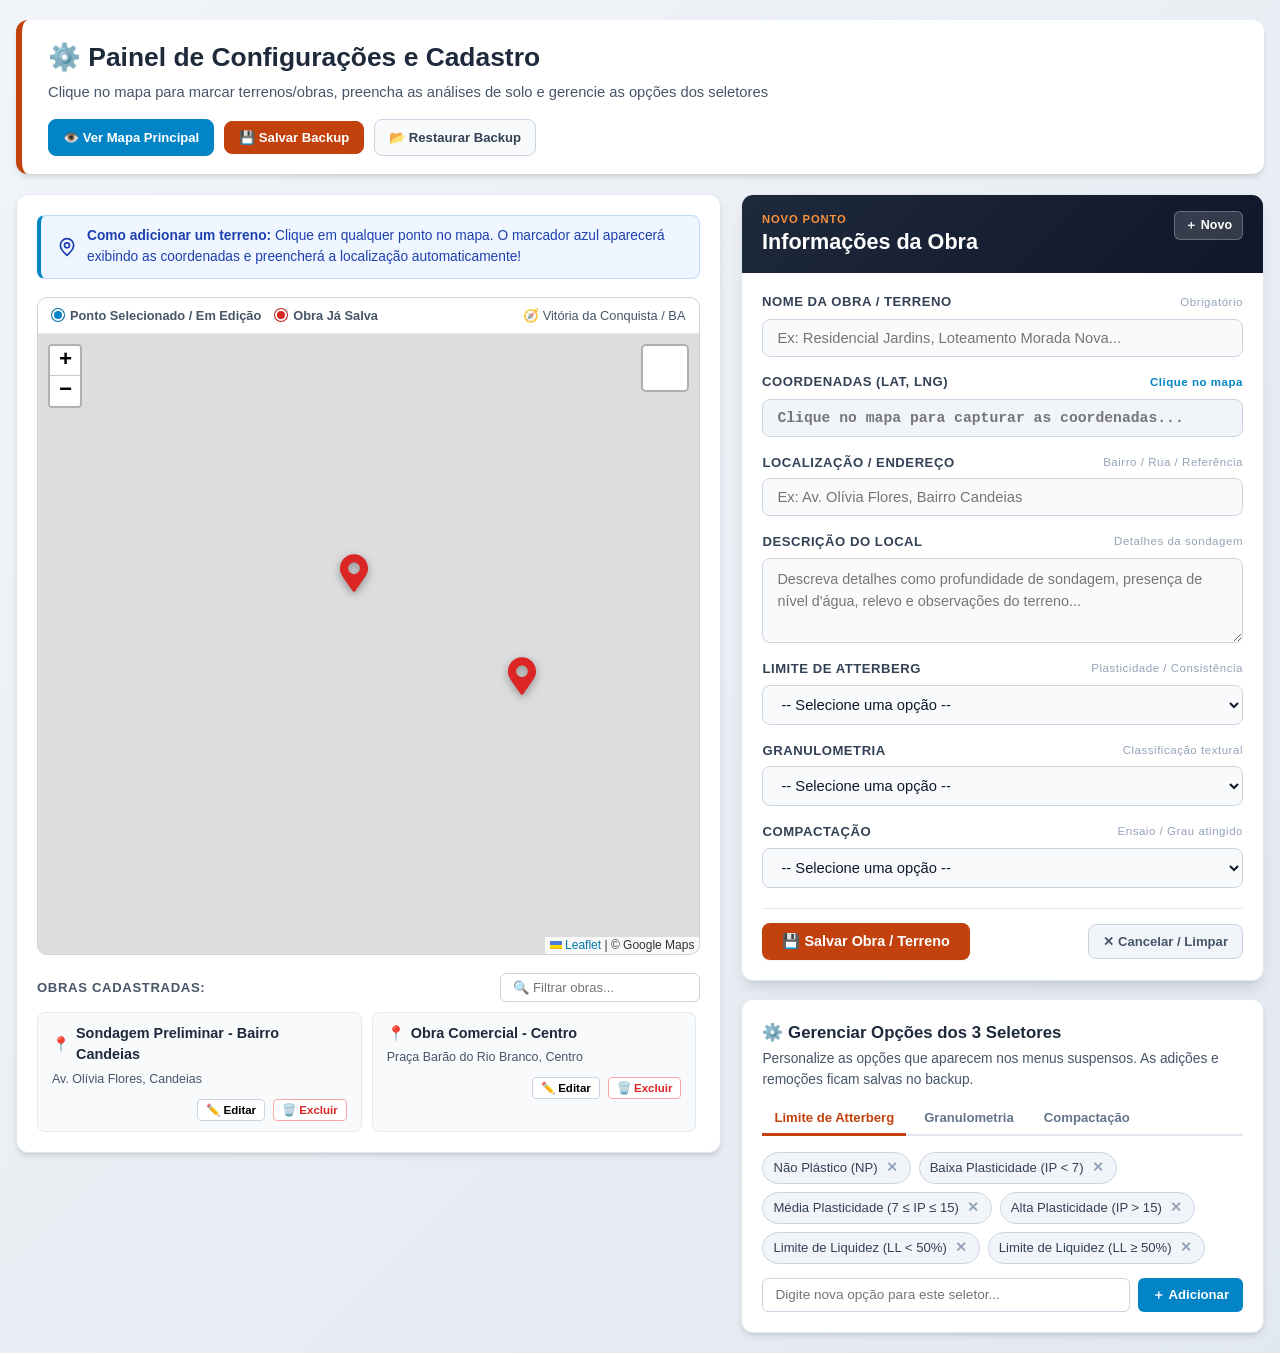
==== editor.html @ 5e39a83e "first commit" ====
<!DOCTYPE html>
<html lang="pt-BR">
<head>
  <meta charset="UTF-8">
  <meta name="viewport" content="width=device-width, initial-scale=1.0">
  <title>Painel de Configurações - Mapeamento de Obras e Solos</title>
  <!-- LEAFLET CSS -->
  <link rel="stylesheet" href="lib/leaflet.css">
  <link rel="stylesheet" href="style.css">
</head>
<body>

  <div class="container" id="inicio">

    <!-- CABEÇALHO -->
    <header class="cabecalho">
      <div class="cabecalho-info">
        <h1>
          ⚙️ Painel de Configurações e Cadastro
        </h1>
        <p>Clique no mapa para marcar terrenos/obras, preencha as análises de solo e gerencie as opções dos seletores</p>
      </div>

      <div class="cabecalho-acoes">
        <a href="index.html" class="btn-acao-topo btn-destaque-view" title="Voltar para o mapa principal de visualização">
          👁️ Ver Mapa Principal
        </a>
        <button id="btn-exportar-backup" class="btn-acao-topo btn-config-topo" title="Salvar arquivo de backup com todas as obras e seletores">
          💾 Salvar Backup
        </button>
        <label for="input-importar-backup" class="btn-acao-topo" title="Restaurar dados de um arquivo de backup">
          📂 Restaurar Backup
        </label>
        <input type="file" id="input-importar-backup" class="input-file-oculto" accept=".js,.json">
      </div>
    </header>

    <!-- CONTEÚDO PRINCIPAL (GRID 2 COLUNAS) -->
    <main class="grid-principal">

      <!-- COLUNA DA ESQUERDA: MAPA INTERATIVO PARA MARCAR PONTOS -->
      <section class="card-secao">
        <!-- BANNER DE INSTRUÇÃO -->
        <div class="banner-dica">
          <svg viewBox="0 0 24 24" fill="none" stroke="currentColor" stroke-width="2">
            <path d="M12 2a8 8 0 0 0-8 8c0 5.25 8 12 8 12s8-6.75 8-12a8 8 0 0 0-8-8z"></path>
            <circle cx="12" cy="10" r="3"></circle>
          </svg>
          <div>
            <strong>Como adicionar um terreno:</strong> Clique em qualquer ponto no mapa. O marcador azul aparecerá exibindo as coordenadas e preencherá a localização automaticamente!
          </div>
        </div>

        <div class="mapa-conteiner">
          <div class="mapa-legenda-topo">
            <div class="mapa-legenda-itens">
              <span class="legenda-item"><span class="legenda-ponto-novo"></span> Ponto Selecionado / Em Edição</span>
              <span class="legenda-item"><span class="legenda-ponto-salvo"></span> Obra Já Salva</span>
            </div>
            <span>🧭 Vitória da Conquista / BA</span>
          </div>

          <div id="mapa-editor" class="mapa-real-leaflet"></div>
        </div>

        <!-- LISTA DE OBRAS CADASTRADAS COM OPÇÃO DE EDITAR / EXCLUIR -->
        <div class="secao-lista-obras">
          <div class="lista-obras-topo">
            <span class="lista-obras-titulo">Obras Cadastradas:</span>
            <input type="text" id="input-filtro-editor" class="input-busca-obras" placeholder="🔍 Filtrar obras...">
          </div>
          <div id="container-lista-obras-editor" class="container-cards-obras">
            <!-- Gerado via JS -->
          </div>
        </div>
      </section>

      <!-- COLUNA DA DIREITA: FORMULÁRIO DA OBRA + GERENCIADOR DE SELETORES -->
      <aside class="painel-detalhes">

        <!-- CARD 1: FORMULÁRIO DE ADICIONAR / EDITAR OBRA -->
        <div class="card-detalhes">

          <header class="detalhe-cabecalho">
            <div class="obra-titulo-grupo">
              <span id="form-modo-badge" class="obra-badge-tipo">Novo Ponto</span>
              <h2 id="form-titulo" class="obra-nome">Informações da Obra</h2>
            </div>
            <button type="button" id="btn-novo-ponto" class="btn-fechar" title="Iniciar novo ponto">＋ Novo</button>
          </header>

          <div id="alerta-sucesso" class="alerta-sucesso"></div>

          <form id="form-obra" class="form-conteudo">

            <!-- 1. NOME DA OBRA -->
            <div class="campo-grupo">
              <label for="campo-nome" class="campo-label">
                <span>Nome da Obra / Terreno</span>
                <span class="dica-label">Obrigatório</span>
              </label>
              <input 
                type="text" 
                id="campo-nome" 
                class="input-texto" 
                placeholder="Ex: Residencial Jardins, Loteamento Morada Nova..." 
                required
                autocomplete="off"
              >
            </div>

            <!-- 2. COORDENADAS (CAPTURA NO MAPA) -->
            <div class="campo-grupo">
              <label for="campo-coordenadas" class="campo-label">
                <span>Coordenadas (Lat, Lng)</span>
                <span id="status-coordenadas" class="dica-label" style="color: var(--solo-azul); font-weight: 600;">Clique no mapa</span>
              </label>
              <input 
                type="text" 
                id="campo-coordenadas" 
                class="input-texto" 
                placeholder="Clique no mapa para capturar as coordenadas..." 
                readonly
                style="background: #f1f5f9; font-family: monospace; font-weight: 700;"
              >
              <!-- Campos ocultos para guardar lat e lng numericamente -->
              <input type="hidden" id="campo-lat">
              <input type="hidden" id="campo-lng">
              <input type="hidden" id="campo-id-edicao">
            </div>

            <!-- 3. LOCALIZAÇÃO -->
            <div class="campo-grupo">
              <label for="campo-localizacao" class="campo-label">
                <span>Localização / Endereço</span>
                <span class="dica-label">Bairro / Rua / Referência</span>
              </label>
              <input 
                type="text" 
                id="campo-localizacao" 
                class="input-texto" 
                placeholder="Ex: Av. Olívia Flores, Bairro Candeias" 
                autocomplete="off"
              >
            </div>

            <!-- 4. DESCRIÇÃO DO LOCAL -->
            <div class="campo-grupo">
              <label for="campo-descricao" class="campo-label">
                <span>Descrição do Local</span>
                <span class="dica-label">Detalhes da sondagem</span>
              </label>
              <textarea 
                id="campo-descricao" 
                class="textarea-customizado" 
                placeholder="Descreva detalhes como profundidade de sondagem, presença de nível d'água, relevo e observações do terreno..."
              ></textarea>
            </div>

            <!-- 5. OS 3 SELETORES GEOTÉCNICOS -->
            
            <!-- SELETOR 1: LIMITE DE ATTERBERG -->
            <div class="campo-grupo">
              <label for="seletor-atterberg" class="campo-label">
                <span>Limite de Atterberg</span>
                <span class="dica-label">Plasticidade / Consistência</span>
              </label>
              <select id="seletor-atterberg" class="select-customizado">
                <option value="">-- Selecione uma opção --</option>
              </select>
            </div>

            <!-- SELETOR 2: GRANULOMETRIA -->
            <div class="campo-grupo">
              <label for="seletor-granulometria" class="campo-label">
                <span>Granulometria</span>
                <span class="dica-label">Classificação textural</span>
              </label>
              <select id="seletor-granulometria" class="select-customizado">
                <option value="">-- Selecione uma opção --</option>
              </select>
            </div>

            <!-- SELETOR 3: COMPACTAÇÃO -->
            <div class="campo-grupo">
              <label for="seletor-compactacao" class="campo-label">
                <span>Compactação</span>
                <span class="dica-label">Ensaio / Grau atingido</span>
              </label>
              <select id="seletor-compactacao" class="select-customizado">
                <option value="">-- Selecione uma opção --</option>
              </select>
            </div>

            <!-- BOTÕES DE AÇÃO -->
            <div class="form-acoes">
              <button type="submit" id="btn-salvar-obra" class="btn-salvar">
                💾 Salvar Obra / Terreno
              </button>
              <button type="button" id="btn-limpar-formulario" class="btn-cancelar">
                ✕ Cancelar / Limpar
              </button>
            </div>

          </form>

        </div>

        <!-- CARD 2: GERENCIADOR DAS OPÇÕES DOS 3 SELETORES -->
        <div class="card-config-seletores">
          <h3 class="secao-titulo" style="font-size: 1.05rem;">
            ⚙️ Gerenciar Opções dos 3 Seletores
          </h3>
          <p class="secao-descricao" style="margin-bottom: 12px;">
            Personalize as opções que aparecem nos menus suspensos. As adições e remoções ficam salvas no backup.
          </p>

          <!-- ABAS PARA ESCOLHER QUAL SELETOR GERENCIAR -->
          <div class="config-abas-botoes">
            <button type="button" class="btn-aba-seletor ativo" data-seletor="atterberg">
              Limite de Atterberg
            </button>
            <button type="button" class="btn-aba-seletor" data-seletor="granulometria">
              Granulometria
            </button>
            <button type="button" class="btn-aba-seletor" data-seletor="compactacao">
              Compactação
            </button>
          </div>

          <!-- LISTA DE CHIPS DA ABA ATIVA -->
          <div id="container-chips-opcoes" class="lista-opcoes-chips">
            <!-- Chips gerados dinamicamente via JS com botão 'x' -->
          </div>

          <!-- FORMULÁRIO PARA ADICIONAR NOVA OPÇÃO -->
          <div class="form-adicionar-opcao">
            <input 
              type="text" 
              id="input-nova-opcao" 
              class="input-nova-opcao" 
              placeholder="Digite nova opção para este seletor..."
              autocomplete="off"
            >
            <button type="button" id="btn-adicionar-opcao" class="btn-add-opcao">
              ＋ Adicionar
            </button>
          </div>
        </div>

      </aside>

    </main>

  </div>

  <!-- SCRIPTS LEAFLET, DADOS E APLICAÇÃO -->
  <script src="lib/leaflet.js"></script>
  <script src="dados_solos.js"></script>
  <script src="app.js"></script>
</body>
</html>
---- lib/leaflet.css ----
/* required styles */

.leaflet-pane,
.leaflet-tile,
.leaflet-marker-icon,
.leaflet-marker-shadow,
.leaflet-tile-container,
.leaflet-pane > svg,
.leaflet-pane > canvas,
.leaflet-zoom-box,
.leaflet-image-layer,
.leaflet-layer {
	position: absolute;
	left: 0;
	top: 0;
	}
.leaflet-container {
	overflow: hidden;
	}
.leaflet-tile,
.leaflet-marker-icon,
.leaflet-marker-shadow {
	-webkit-user-select: none;
	   -moz-user-select: none;
	        user-select: none;
	  -webkit-user-drag: none;
	}
/* Prevents IE11 from highlighting tiles in blue */
.leaflet-tile::selection {
	background: transparent;
}
/* Safari renders non-retina tile on retina better with this, but Chrome is worse */
.leaflet-safari .leaflet-tile {
	image-rendering: -webkit-optimize-contrast;
	}
/* hack that prevents hw layers "stretching" when loading new tiles */
.leaflet-safari .leaflet-tile-container {
	width: 1600px;
	height: 1600px;
	-webkit-transform-origin: 0 0;
	}
.leaflet-marker-icon,
.leaflet-marker-shadow {
	display: block;
	}
/* .leaflet-container svg: reset svg max-width decleration shipped in Joomla! (joomla.org) 3.x */
/* .leaflet-container img: map is broken in FF if you have max-width: 100% on tiles */
.leaflet-container .leaflet-overlay-pane svg {
	max-width: none !important;
	max-height: none !important;
	}
.leaflet-container .leaflet-marker-pane img,
.leaflet-container .leaflet-shadow-pane img,
.leaflet-container .leaflet-tile-pane img,
.leaflet-container img.leaflet-image-layer,
.leaflet-container .leaflet-tile {
	max-width: none !important;
	max-height: none !important;
	width: auto;
	padding: 0;
	}

.leaflet-container img.leaflet-tile {
	/* See: https://bugs.chromium.org/p/chromium/issues/detail?id=600120 */
	mix-blend-mode: plus-lighter;
}

.leaflet-container.leaflet-touch-zoom {
	-ms-touch-action: pan-x pan-y;
	touch-action: pan-x pan-y;
	}
.leaflet-container.leaflet-touch-drag {
	-ms-touch-action: pinch-zoom;
	/* Fallback for FF which doesn't support pinch-zoom */
	touch-action: none;
	touch-action: pinch-zoom;
}
.leaflet-container.leaflet-touch-drag.leaflet-touch-zoom {
	-ms-touch-action: none;
	touch-action: none;
}
.leaflet-container {
	-webkit-tap-highlight-color: transparent;
}
.leaflet-container a {
	-webkit-tap-highlight-color: rgba(51, 181, 229, 0.4);
}
.leaflet-tile {
	filter: inherit;
	visibility: hidden;
	}
.leaflet-tile-loaded {
	visibility: inherit;
	}
.leaflet-zoom-box {
	width: 0;
	height: 0;
	-moz-box-sizing: border-box;
	     box-sizing: border-box;
	z-index: 800;
	}
/* workaround for https://bugzilla.mozilla.org/show_bug.cgi?id=888319 */
.leaflet-overlay-pane svg {
	-moz-user-select: none;
	}

.leaflet-pane         { z-index: 400; }

.leaflet-tile-pane    { z-index: 200; }
.leaflet-overlay-pane { z-index: 400; }
.leaflet-shadow-pane  { z-index: 500; }
.leaflet-marker-pane  { z-index: 600; }
.leaflet-tooltip-pane   { z-index: 650; }
.leaflet-popup-pane   { z-index: 700; }

.leaflet-map-pane canvas { z-index: 100; }
.leaflet-map-pane svg    { z-index: 200; }

.leaflet-vml-shape {
	width: 1px;
	height: 1px;
	}
.lvml {
	behavior: url(#default#VML);
	display: inline-block;
	position: absolute;
	}


/* control positioning */

.leaflet-control {
	position: relative;
	z-index: 800;
	pointer-events: visiblePainted; /* IE 9-10 doesn't have auto */
	pointer-events: auto;
	}
.leaflet-top,
.leaflet-bottom {
	position: absolute;
	z-index: 1000;
	pointer-events: none;
	}
.leaflet-top {
	top: 0;
	}
.leaflet-right {
	right: 0;
	}
.leaflet-bottom {
	bottom: 0;
	}
.leaflet-left {
	left: 0;
	}
.leaflet-control {
	float: left;
	clear: both;
	}
.leaflet-right .leaflet-control {
	float: right;
	}
.leaflet-top .leaflet-control {
	margin-top: 10px;
	}
.leaflet-bottom .leaflet-control {
	margin-bottom: 10px;
	}
.leaflet-left .leaflet-control {
	margin-left: 10px;
	}
.leaflet-right .leaflet-control {
	margin-right: 10px;
	}


/* zoom and fade animations */

.leaflet-fade-anim .leaflet-popup {
	opacity: 0;
	-webkit-transition: opacity 0.2s linear;
	   -moz-transition: opacity 0.2s linear;
	        transition: opacity 0.2s linear;
	}
.leaflet-fade-anim .leaflet-map-pane .leaflet-popup {
	opacity: 1;
	}
.leaflet-zoom-animated {
	-webkit-transform-origin: 0 0;
	    -ms-transform-origin: 0 0;
	        transform-origin: 0 0;
	}
svg.leaflet-zoom-animated {
	will-change: transform;
}

.leaflet-zoom-anim .leaflet-zoom-animated {
	-webkit-transition: -webkit-transform 0.25s cubic-bezier(0,0,0.25,1);
	   -moz-transition:    -moz-transform 0.25s cubic-bezier(0,0,0.25,1);
	        transition:         transform 0.25s cubic-bezier(0,0,0.25,1);
	}
.leaflet-zoom-anim .leaflet-tile,
.leaflet-pan-anim .leaflet-tile {
	-webkit-transition: none;
	   -moz-transition: none;
	        transition: none;
	}

.leaflet-zoom-anim .leaflet-zoom-hide {
	visibility: hidden;
	}


/* cursors */

.leaflet-interactive {
	cursor: pointer;
	}
.leaflet-grab {
	cursor: -webkit-grab;
	cursor:    -moz-grab;
	cursor:         grab;
	}
.leaflet-crosshair,
.leaflet-crosshair .leaflet-interactive {
	cursor: crosshair;
	}
.leaflet-popup-pane,
.leaflet-control {
	cursor: auto;
	}
.leaflet-dragging .leaflet-grab,
.leaflet-dragging .leaflet-grab .leaflet-interactive,
.leaflet-dragging .leaflet-marker-draggable {
	cursor: move;
	cursor: -webkit-grabbing;
	cursor:    -moz-grabbing;
	cursor:         grabbing;
	}

/* marker & overlays interactivity */
.leaflet-marker-icon,
.leaflet-marker-shadow,
.leaflet-image-layer,
.leaflet-pane > svg path,
.leaflet-tile-container {
	pointer-events: none;
	}

.leaflet-marker-icon.leaflet-interactive,
.leaflet-image-layer.leaflet-interactive,
.leaflet-pane > svg path.leaflet-interactive,
svg.leaflet-image-layer.leaflet-interactive path {
	pointer-events: visiblePainted; /* IE 9-10 doesn't have auto */
	pointer-events: auto;
	}

/* visual tweaks */

.leaflet-container {
	background: #ddd;
	outline-offset: 1px;
	}
.leaflet-container a {
	color: #0078A8;
	}
.leaflet-zoom-box {
	border: 2px dotted #38f;
	background: rgba(255,255,255,0.5);
	}


/* general typography */
.leaflet-container {
	font-family: "Helvetica Neue", Arial, Helvetica, sans-serif;
	font-size: 12px;
	font-size: 0.75rem;
	line-height: 1.5;
	}


/* general toolbar styles */

.leaflet-bar {
	box-shadow: 0 1px 5px rgba(0,0,0,0.65);
	border-radius: 4px;
	}
.leaflet-bar a {
	background-color: #fff;
	border-bottom: 1px solid #ccc;
	width: 26px;
	height: 26px;
	line-height: 26px;
	display: block;
	text-align: center;
	text-decoration: none;
	color: black;
	}
.leaflet-bar a,
.leaflet-control-layers-toggle {
	background-position: 50% 50%;
	background-repeat: no-repeat;
	display: block;
	}
.leaflet-bar a:hover,
.leaflet-bar a:focus {
	background-color: #f4f4f4;
	}
.leaflet-bar a:first-child {
	border-top-left-radius: 4px;
	border-top-right-radius: 4px;
	}
.leaflet-bar a:last-child {
	border-bottom-left-radius: 4px;
	border-bottom-right-radius: 4px;
	border-bottom: none;
	}
.leaflet-bar a.leaflet-disabled {
	cursor: default;
	background-color: #f4f4f4;
	color: #bbb;
	}

.leaflet-touch .leaflet-bar a {
	width: 30px;
	height: 30px;
	line-height: 30px;
	}
.leaflet-touch .leaflet-bar a:first-child {
	border-top-left-radius: 2px;
	border-top-right-radius: 2px;
	}
.leaflet-touch .leaflet-bar a:last-child {
	border-bottom-left-radius: 2px;
	border-bottom-right-radius: 2px;
	}

/* zoom control */

.leaflet-control-zoom-in,
.leaflet-control-zoom-out {
	font: bold 18px 'Lucida Console', Monaco, monospace;
	text-indent: 1px;
	}

.leaflet-touch .leaflet-control-zoom-in, .leaflet-touch .leaflet-control-zoom-out  {
	font-size: 22px;
	}


/* layers control */

.leaflet-control-layers {
	box-shadow: 0 1px 5px rgba(0,0,0,0.4);
	background: #fff;
	border-radius: 5px;
	}
.leaflet-control-layers-toggle {
	background-image: url(images/layers.png);
	width: 36px;
	height: 36px;
	}
.leaflet-retina .leaflet-control-layers-toggle {
	background-image: url(images/layers-2x.png);
	background-size: 26px 26px;
	}
.leaflet-touch .leaflet-control-layers-toggle {
	width: 44px;
	height: 44px;
	}
.leaflet-control-layers .leaflet-control-layers-list,
.leaflet-control-layers-expanded .leaflet-control-layers-toggle {
	display: none;
	}
.leaflet-control-layers-expanded .leaflet-control-layers-list {
	display: block;
	position: relative;
	}
.leaflet-control-layers-expanded {
	padding: 6px 10px 6px 6px;
	color: #333;
	background: #fff;
	}
.leaflet-control-layers-scrollbar {
	overflow-y: scroll;
	overflow-x: hidden;
	padding-right: 5px;
	}
.leaflet-control-layers-selector {
	margin-top: 2px;
	position: relative;
	top: 1px;
	}
.leaflet-control-layers label {
	display: block;
	font-size: 13px;
	font-size: 1.08333em;
	}
.leaflet-control-layers-separator {
	height: 0;
	border-top: 1px solid #ddd;
	margin: 5px -10px 5px -6px;
	}

/* Default icon URLs */
.leaflet-default-icon-path { /* used only in path-guessing heuristic, see L.Icon.Default */
	background-image: url(images/marker-icon.png);
	}


/* attribution and scale controls */

.leaflet-container .leaflet-control-attribution {
	background: #fff;
	background: rgba(255, 255, 255, 0.8);
	margin: 0;
	}
.leaflet-control-attribution,
.leaflet-control-scale-line {
	padding: 0 5px;
	color: #333;
	line-height: 1.4;
	}
.leaflet-control-attribution a {
	text-decoration: none;
	}
.leaflet-control-attribution a:hover,
.leaflet-control-attribution a:focus {
	text-decoration: underline;
	}
.leaflet-attribution-flag {
	display: inline !important;
	vertical-align: baseline !important;
	width: 1em;
	height: 0.6669em;
	}
.leaflet-left .leaflet-control-scale {
	margin-left: 5px;
	}
.leaflet-bottom .leaflet-control-scale {
	margin-bottom: 5px;
	}
.leaflet-control-scale-line {
	border: 2px solid #777;
	border-top: none;
	line-height: 1.1;
	padding: 2px 5px 1px;
	white-space: nowrap;
	-moz-box-sizing: border-box;
	     box-sizing: border-box;
	background: rgba(255, 255, 255, 0.8);
	text-shadow: 1px 1px #fff;
	}
.leaflet-control-scale-line:not(:first-child) {
	border-top: 2px solid #777;
	border-bottom: none;
	margin-top: -2px;
	}
.leaflet-control-scale-line:not(:first-child):not(:last-child) {
	border-bottom: 2px solid #777;
	}

.leaflet-touch .leaflet-control-attribution,
.leaflet-touch .leaflet-control-layers,
.leaflet-touch .leaflet-bar {
	box-shadow: none;
	}
.leaflet-touch .leaflet-control-layers,
.leaflet-touch .leaflet-bar {
	border: 2px solid rgba(0,0,0,0.2);
	background-clip: padding-box;
	}


/* popup */

.leaflet-popup {
	position: absolute;
	text-align: center;
	margin-bottom: 20px;
	}
.leaflet-popup-content-wrapper {
	padding: 1px;
	text-align: left;
	border-radius: 12px;
	}
.leaflet-popup-content {
	margin: 13px 24px 13px 20px;
	line-height: 1.3;
	font-size: 13px;
	font-size: 1.08333em;
	min-height: 1px;
	}
.leaflet-popup-content p {
	margin: 17px 0;
	margin: 1.3em 0;
	}
.leaflet-popup-tip-container {
	width: 40px;
	height: 20px;
	position: absolute;
	left: 50%;
	margin-top: -1px;
	margin-left: -20px;
	overflow: hidden;
	pointer-events: none;
	}
.leaflet-popup-tip {
	width: 17px;
	height: 17px;
	padding: 1px;

	margin: -10px auto 0;
	pointer-events: auto;

	-webkit-transform: rotate(45deg);
	   -moz-transform: rotate(45deg);
	    -ms-transform: rotate(45deg);
	        transform: rotate(45deg);
	}
.leaflet-popup-content-wrapper,
.leaflet-popup-tip {
	background: white;
	color: #333;
	box-shadow: 0 3px 14px rgba(0,0,0,0.4);
	}
.leaflet-container a.leaflet-popup-close-button {
	position: absolute;
	top: 0;
	right: 0;
	border: none;
	text-align: center;
	width: 24px;
	height: 24px;
	font: 16px/24px Tahoma, Verdana, sans-serif;
	color: #757575;
	text-decoration: none;
	background: transparent;
	}
.leaflet-container a.leaflet-popup-close-button:hover,
.leaflet-container a.leaflet-popup-close-button:focus {
	color: #585858;
	}
.leaflet-popup-scrolled {
	overflow: auto;
	}

.leaflet-oldie .leaflet-popup-content-wrapper {
	-ms-zoom: 1;
	}
.leaflet-oldie .leaflet-popup-tip {
	width: 24px;
	margin: 0 auto;

	-ms-filter: "progid:DXImageTransform.Microsoft.Matrix(M11=0.70710678, M12=0.70710678, M21=-0.70710678, M22=0.70710678)";
	filter: progid:DXImageTransform.Microsoft.Matrix(M11=0.70710678, M12=0.70710678, M21=-0.70710678, M22=0.70710678);
	}

.leaflet-oldie .leaflet-control-zoom,
.leaflet-oldie .leaflet-control-layers,
.leaflet-oldie .leaflet-popup-content-wrapper,
.leaflet-oldie .leaflet-popup-tip {
	border: 1px solid #999;
	}


/* div icon */

.leaflet-div-icon {
	background: #fff;
	border: 1px solid #666;
	}


/* Tooltip */
/* Base styles for the element that has a tooltip */
.leaflet-tooltip {
	position: absolute;
	padding: 6px;
	background-color: #fff;
	border: 1px solid #fff;
	border-radius: 3px;
	color: #222;
	white-space: nowrap;
	-webkit-user-select: none;
	-moz-user-select: none;
	-ms-user-select: none;
	user-select: none;
	pointer-events: none;
	box-shadow: 0 1px 3px rgba(0,0,0,0.4);
	}
.leaflet-tooltip.leaflet-interactive {
	cursor: pointer;
	pointer-events: auto;
	}
.leaflet-tooltip-top:before,
.leaflet-tooltip-bottom:before,
.leaflet-tooltip-left:before,
.leaflet-tooltip-right:before {
	position: absolute;
	pointer-events: none;
	border: 6px solid transparent;
	background: transparent;
	content: "";
	}

/* Directions */

.leaflet-tooltip-bottom {
	margin-top: 6px;
}
.leaflet-tooltip-top {
	margin-top: -6px;
}
.leaflet-tooltip-bottom:before,
.leaflet-tooltip-top:before {
	left: 50%;
	margin-left: -6px;
	}
.leaflet-tooltip-top:before {
	bottom: 0;
	margin-bottom: -12px;
	border-top-color: #fff;
	}
.leaflet-tooltip-bottom:before {
	top: 0;
	margin-top: -12px;
	margin-left: -6px;
	border-bottom-color: #fff;
	}
.leaflet-tooltip-left {
	margin-left: -6px;
}
.leaflet-tooltip-right {
	margin-left: 6px;
}
.leaflet-tooltip-left:before,
.leaflet-tooltip-right:before {
	top: 50%;
	margin-top: -6px;
	}
.leaflet-tooltip-left:before {
	right: 0;
	margin-right: -12px;
	border-left-color: #fff;
	}
.leaflet-tooltip-right:before {
	left: 0;
	margin-left: -12px;
	border-right-color: #fff;
	}

/* Printing */

@media print {
	/* Prevent printers from removing background-images of controls. */
	.leaflet-control {
		-webkit-print-color-adjust: exact;
		print-color-adjust: exact;
		}
	}
---- style.css ----
/* ==========================================================================
   SISTEMA DE MAPEAMENTO DE SOLOS E OBRAS - VITÓRIA DA CONQUISTA (BA)
   Estilo Moderno no padrão Google Maps + Geotecnia
   ========================================================================== */

/* --- VARIÁVEIS DE CORES E TEMA --- */
:root {
  --cor-fundo: #0f172a;
  --cor-fundo-secundario: #1e293b;
  --cor-card: #ffffff;
  --cor-card-bg: #f8fafc;
  --cor-borda: #cbd5e1;
  --cor-borda-suave: #e2e8f0;
  --cor-texto-principal: #0f172a;
  --cor-texto-secundario: #475569;
  --cor-texto-mutado: #94a3b8;
  
  /* Cores temáticas pedológicas / engenharia */
  --solo-terracota: #c2410c;
  --solo-terracota-escuro: #9a3412;
  --solo-terracota-claro: #ffedd5;
  --solo-verde: #15803d;
  --solo-verde-claro: #dcfce7;
  --solo-azul: #0284c7;
  --solo-azul-claro: #e0f2fe;
  --solo-destaque: #ea580c;
  --solo-amarelo: #eab308;
  
  --sombra-sm: 0 1px 2px 0 rgb(0 0 0 / 0.05);
  --sombra-md: 0 4px 6px -1px rgb(0 0 0 / 0.1), 0 2px 4px -2px rgb(0 0 0 / 0.1);
  --sombra-lg: 0 10px 15px -3px rgb(0 0 0 / 0.1), 0 4px 6px -4px rgb(0 0 0 / 0.1);
  --sombra-xl: 0 20px 25px -5px rgb(0 0 0 / 0.1), 0 8px 10px -6px rgb(0 0 0 / 0.1);
  
  --raio-borda: 12px;
  --transicao: all 0.2s cubic-bezier(0.4, 0, 0.2, 1);
}

/* --- RESET E BASE --- */
*, *::before, *::after {
  box-sizing: border-box;
  margin: 0;
  padding: 0;
}

body {
  font-family: -apple-system, BlinkMacSystemFont, "Segoe UI", Roboto, "Helvetica Neue", Arial, sans-serif;
  background: linear-gradient(135deg, #f1f5f9 0%, #e2e8f0 100%);
  color: var(--cor-texto-principal);
  line-height: 1.5;
  min-height: 100vh;
  padding: 20px 16px;
}

.container {
  max-width: 1480px;
  margin: 0 auto;
}

/* --- CABEÇALHO --- */
.cabecalho {
  background: white;
  border-radius: var(--raio-borda);
  padding: 18px 26px;
  box-shadow: var(--sombra-md);
  margin-bottom: 20px;
  border-left: 6px solid var(--solo-terracota);
  display: flex;
  justify-content: space-between;
  align-items: center;
  flex-wrap: wrap;
  gap: 16px;
}

.cabecalho-info h1 {
  font-size: 1.65rem;
  font-weight: 800;
  color: #1e293b;
  display: flex;
  align-items: center;
  gap: 10px;
}

.cabecalho-info p {
  color: var(--cor-texto-secundario);
  font-size: 0.92rem;
  margin-top: 3px;
}

.cabecalho-acoes {
  display: flex;
  align-items: center;
  gap: 10px;
  flex-wrap: wrap;
}

.badge-contador {
  display: inline-flex;
  align-items: center;
  gap: 6px;
  padding: 8px 14px;
  background: #fef3c7;
  color: #92400e;
  border: 1px solid #fde68a;
  border-radius: 9999px;
  font-size: 0.8rem;
  font-weight: 700;
}

.btn-acao-topo {
  display: inline-flex;
  align-items: center;
  gap: 6px;
  padding: 8px 14px;
  border-radius: 8px;
  font-size: 0.82rem;
  font-weight: 600;
  cursor: pointer;
  border: 1px solid var(--cor-borda);
  background: #f8fafc;
  color: #334155;
  text-decoration: none;
  transition: var(--transicao);
}

.btn-acao-topo:hover {
  background: #e2e8f0;
  color: #0f172a;
}

.btn-destaque-view {
  background: #0284c7;
  color: white;
  border-color: #0284c7;
}

.btn-destaque-view:hover {
  background: #0369a1;
  color: white;
}

.btn-config-topo {
  background: var(--solo-terracota);
  color: white;
  border-color: var(--solo-terracota);
  font-weight: 700;
}

.btn-config-topo:hover {
  background: var(--solo-terracota-escuro);
  color: white;
  transform: translateY(-1px);
}

.input-file-oculto {
  display: none;
}

/* --- BANNER DE DICA / GUIA --- */
.banner-dica {
  background: #eff6ff;
  border: 1px solid #bfdbfe;
  border-left: 4px solid var(--solo-azul);
  padding: 10px 16px;
  border-radius: 8px;
  margin-bottom: 18px;
  font-size: 0.86rem;
  color: #1e40af;
  display: flex;
  align-items: center;
  gap: 10px;
}

.banner-dica svg {
  flex-shrink: 0;
  width: 20px;
  height: 20px;
}

/* --- ESTRUTURA PRINCIPAL (GRID 2 COLUNAS) --- */
.grid-principal {
  display: grid;
  grid-template-columns: 1.35fr 1fr;
  gap: 20px;
  align-items: start;
}

@media (max-width: 1024px) {
  .grid-principal {
    grid-template-columns: 1fr;
  }
}

/* --- CARTÕES GERAIS --- */
.card-secao {
  background: var(--cor-card);
  border-radius: var(--raio-borda);
  padding: 20px;
  box-shadow: var(--sombra-md);
  border: 1px solid var(--cor-borda-suave);
}

.secao-titulo {
  font-size: 1.2rem;
  font-weight: 700;
  color: #1e293b;
  margin-bottom: 4px;
  display: flex;
  align-items: center;
  gap: 8px;
}

.secao-descricao {
  font-size: 0.86rem;
  color: var(--cor-texto-secundario);
  margin-bottom: 14px;
}

/* --- MAPA NO PADRÃO GOOGLE MAPS --- */
.mapa-conteiner {
  position: relative;
  background: #e5e7eb;
  border: 1px solid #cbd5e1;
  border-radius: 10px;
  overflow: hidden;
}

.mapa-legenda-topo {
  display: flex;
  justify-content: space-between;
  align-items: center;
  padding: 8px 14px;
  background: white;
  border-bottom: 1px solid #e2e8f0;
  font-size: 0.8rem;
  color: var(--cor-texto-secundario);
}

.mapa-legenda-itens {
  display: flex;
  gap: 14px;
  align-items: center;
  flex-wrap: wrap;
}

.legenda-item {
  display: inline-flex;
  align-items: center;
  gap: 6px;
  font-weight: 600;
}

.legenda-ponto-salvo {
  width: 12px;
  height: 12px;
  background: #dc2626;
  border-radius: 50%;
  border: 2px solid white;
  box-shadow: 0 0 0 1px #b91c1c;
}

.legenda-ponto-novo {
  width: 12px;
  height: 12px;
  background: #0284c7;
  border-radius: 50%;
  border: 2px solid white;
  box-shadow: 0 0 0 1px #0369a1;
}

.mapa-real-leaflet {
  width: 100%;
  height: 620px;
  z-index: 1;
}

/* --- MARCADORES CUSTOMIZADOS NO MAPA (LEAFLET DIVICON) --- */
.custom-pin {
  display: flex;
  align-items: center;
  justify-content: center;
}

.pin-corpo {
  width: 28px;
  height: 38px;
  position: relative;
  cursor: pointer;
  filter: drop-shadow(0 3px 4px rgba(0,0,0,0.35));
  transition: transform 0.2s cubic-bezier(0.34, 1.56, 0.64, 1);
}

.pin-corpo:hover {
  transform: scale(1.15) translateY(-4px);
}

.pin-corpo svg {
  width: 100%;
  height: 100%;
}

.pin-salvo path {
  fill: #dc2626;
}

.pin-selecionado path {
  fill: #ea580c;
  filter: drop-shadow(0 0 6px rgba(234, 88, 12, 0.8));
}

.pin-novo path {
  fill: #0284c7;
  filter: drop-shadow(0 0 6px rgba(2, 132, 199, 0.8));
  animation: pulse-pin 1.6s infinite ease-in-out;
}

@keyframes pulse-pin {
  0% { transform: scale(1); }
  50% { transform: scale(1.18); }
  100% { transform: scale(1); }
}

/* Tooltip do Marcador */
.leaflet-tooltip.tooltip-obra {
  background: #ffffff;
  color: #0f172a;
  border: 1px solid #cbd5e1;
  border-radius: 8px;
  box-shadow: var(--sombra-md);
  padding: 6px 12px;
  font-size: 0.85rem;
  font-family: inherit;
  font-weight: 600;
}

/* --- LISTA DE OBRAS CADASTRADAS --- */
.secao-lista-obras {
  margin-top: 18px;
}

.lista-obras-topo {
  display: flex;
  justify-content: space-between;
  align-items: center;
  margin-bottom: 10px;
}

.lista-obras-titulo {
  font-size: 0.82rem;
  font-weight: 700;
  text-transform: uppercase;
  letter-spacing: 0.05em;
  color: var(--cor-texto-secundario);
}

.input-busca-obras {
  padding: 6px 12px;
  border: 1px solid var(--cor-borda);
  border-radius: 6px;
  font-size: 0.82rem;
  width: 200px;
}

.container-cards-obras {
  display: grid;
  grid-template-columns: repeat(auto-fill, minmax(260px, 1fr));
  gap: 10px;
  max-height: 280px;
  overflow-y: auto;
  padding-right: 4px;
}

.card-obra-item {
  background: #f8fafc;
  border: 1px solid var(--cor-borda-suave);
  border-radius: 8px;
  padding: 10px 14px;
  cursor: pointer;
  transition: var(--transicao);
  display: flex;
  flex-direction: column;
  gap: 4px;
  position: relative;
}

.card-obra-item:hover {
  background: #ffffff;
  border-color: var(--solo-terracota);
  box-shadow: var(--sombra-sm);
  transform: translateY(-1px);
}

.card-obra-item.ativo {
  background: #fff7ed;
  border-color: var(--solo-terracota);
  box-shadow: 0 0 0 2px rgba(194, 65, 12, 0.2);
}

.obra-item-nome {
  font-size: 0.9rem;
  font-weight: 700;
  color: #1e293b;
  display: flex;
  align-items: center;
  gap: 6px;
}

.obra-item-local {
  font-size: 0.78rem;
  color: var(--cor-texto-secundario);
  white-space: nowrap;
  overflow: hidden;
  text-overflow: ellipsis;
}

.obra-item-acoes {
  display: flex;
  gap: 8px;
  margin-top: 6px;
  justify-content: flex-end;
}

.btn-mini-acao {
  padding: 3px 8px;
  border-radius: 4px;
  font-size: 0.72rem;
  font-weight: 600;
  border: 1px solid #cbd5e1;
  background: white;
  cursor: pointer;
  transition: var(--transicao);
}

.btn-mini-acao:hover {
  background: #e2e8f0;
}

.btn-mini-excluir {
  color: #dc2626;
  border-color: #fca5a5;
}

.btn-mini-excluir:hover {
  background: #fee2e2;
}

/* --- PAINEL LATERAL DIREITO --- */
.painel-detalhes {
  position: sticky;
  top: 20px;
  display: flex;
  flex-direction: column;
  gap: 18px;
}

/* ESTADO VAZIO */
.estado-vazio {
  display: block;
  text-align: center;
  padding: 50px 24px;
  background: white;
  border-radius: var(--raio-borda);
  border: 2px dashed #cbd5e1;
}

.estado-vazio-icone {
  width: 60px;
  height: 60px;
  margin: 0 auto 14px;
  color: #94a3b8;
  display: flex;
  align-items: center;
  justify-content: center;
  background: #f8fafc;
  border-radius: 50%;
}

.estado-vazio h3 {
  font-size: 1.15rem;
  color: #334155;
  margin-bottom: 6px;
}

.estado-vazio p {
  color: #64748b;
  font-size: 0.88rem;
  max-width: 320px;
  margin: 0 auto;
}

/* CARD DE VISUALIZAÇÃO (INDEX.HTML) */
.card-detalhes {
  background: white;
  border-radius: var(--raio-borda);
  box-shadow: var(--sombra-lg);
  border: 1px solid var(--cor-borda-suave);
  overflow: hidden;
  animation: surgimento 0.25s cubic-bezier(0.16, 1, 0.3, 1) forwards;
}

@keyframes surgimento {
  from { opacity: 0; transform: translateY(8px); }
  to { opacity: 1; transform: translateY(0); }
}

.detalhe-cabecalho {
  background: linear-gradient(135deg, #1e293b 0%, #0f172a 100%);
  color: white;
  padding: 16px 20px;
  display: flex;
  justify-content: space-between;
  align-items: flex-start;
  gap: 12px;
}

.obra-titulo-grupo {
  display: flex;
  flex-direction: column;
  gap: 2px;
}

.obra-badge-tipo {
  font-size: 0.7rem;
  text-transform: uppercase;
  letter-spacing: 0.08em;
  color: #fb923c;
  font-weight: 700;
}

.obra-nome {
  font-size: 1.35rem;
  font-weight: 800;
  line-height: 1.25;
}

.btn-fechar {
  background: rgba(255, 255, 255, 0.15);
  color: white;
  border: 1px solid rgba(255, 255, 255, 0.25);
  padding: 5px 10px;
  border-radius: 6px;
  font-size: 0.78rem;
  font-weight: 600;
  cursor: pointer;
  transition: var(--transicao);
}

.btn-fechar:hover {
  background: rgba(239, 68, 68, 0.85);
  border-color: #ef4444;
}

.view-conteudo {
  padding: 20px;
  display: flex;
  flex-direction: column;
  gap: 18px;
}

/* BLOCO DE COORDENADAS E LOCALIZAÇÃO */
.box-info-geografica {
  background: #f8fafc;
  border: 1px solid var(--cor-borda-suave);
  border-radius: 8px;
  padding: 12px 14px;
  display: flex;
  flex-direction: column;
  gap: 8px;
}

.info-linha {
  display: flex;
  justify-content: space-between;
  align-items: center;
  font-size: 0.84rem;
}

.info-rotulo-suave {
  color: #64748b;
  font-weight: 600;
  display: flex;
  align-items: center;
  gap: 5px;
}

.info-valor-destaque {
  font-family: monospace;
  font-weight: 700;
  color: #0f172a;
  background: #e2e8f0;
  padding: 2px 8px;
  border-radius: 4px;
  font-size: 0.82rem;
}

.link-google-maps {
  color: var(--solo-azul);
  font-weight: 600;
  font-size: 0.8rem;
  text-decoration: none;
  display: inline-flex;
  align-items: center;
  gap: 4px;
  transition: var(--transicao);
}

.link-google-maps:hover {
  text-decoration: underline;
  color: #0369a1;
}

/* DESCRIÇÃO */
.view-secao {
  display: flex;
  flex-direction: column;
  gap: 6px;
}

.view-rotulo {
  display: inline-flex;
  align-items: center;
  gap: 6px;
  font-size: 0.8rem;
  font-weight: 700;
  text-transform: uppercase;
  letter-spacing: 0.05em;
  color: #475569;
}

.view-rotulo svg {
  width: 15px;
  height: 15px;
  color: var(--solo-terracota);
}

.view-texto-descricao {
  background: #f8fafc;
  border: 1px solid var(--cor-borda-suave);
  padding: 12px 14px;
  border-radius: 8px;
  color: #334155;
  font-size: 0.9rem;
  line-height: 1.55;
  white-space: pre-line;
}

/* OS 3 SELETORES GEOTÉCNICOS EM DESTAQUE */
.grid-seletores-resultado {
  display: grid;
  grid-template-columns: 1fr;
  gap: 12px;
}

.seletor-card-resultado {
  background: #f8fafc;
  border: 1px solid var(--cor-borda-suave);
  border-left: 4px solid var(--solo-terracota);
  padding: 12px 14px;
  border-radius: 8px;
  display: flex;
  flex-direction: column;
  gap: 4px;
}

.seletor-card-resultado.tipo-granulometria {
  border-left-color: var(--solo-azul);
}

.seletor-card-resultado.tipo-compactacao {
  border-left-color: var(--solo-verde);
}

.seletor-titulo-mini {
  font-size: 0.75rem;
  text-transform: uppercase;
  font-weight: 700;
  letter-spacing: 0.04em;
  color: #64748b;
  display: flex;
  align-items: center;
  gap: 6px;
}

.seletor-valor-destaque {
  font-size: 1.05rem;
  font-weight: 700;
  color: #0f172a;
}

.view-rodape {
  margin-top: 4px;
  padding-top: 14px;
  border-top: 1px solid #e2e8f0;
  display: flex;
  justify-content: flex-end;
}

.btn-atalho-editar {
  display: inline-flex;
  align-items: center;
  gap: 6px;
  padding: 8px 14px;
  background: #f1f5f9;
  color: #334155;
  border: 1px solid #cbd5e1;
  border-radius: 6px;
  font-size: 0.8rem;
  font-weight: 600;
  text-decoration: none;
  transition: var(--transicao);
}

.btn-atalho-editar:hover {
  background: var(--solo-terracota-claro);
  color: var(--solo-terracota-escuro);
  border-color: #fdba74;
}

/* --- FORMULÁRIO DE EDIÇÃO (EDITOR.HTML) --- */
.alerta-sucesso {
  display: none;
  background: #dcfce7;
  color: #166534;
  border-bottom: 1px solid #bbf7d0;
  padding: 10px 16px;
  font-size: 0.85rem;
  font-weight: 600;
  align-items: center;
  gap: 8px;
}

.alerta-sucesso.visivel {
  display: flex;
  animation: surgimento 0.2s ease-out;
}

.form-conteudo {
  padding: 20px;
  display: flex;
  flex-direction: column;
  gap: 16px;
}

.campo-grupo {
  display: flex;
  flex-direction: column;
  gap: 6px;
}

.campo-label {
  display: flex;
  justify-content: space-between;
  align-items: center;
  font-size: 0.82rem;
  font-weight: 700;
  color: #334155;
  text-transform: uppercase;
  letter-spacing: 0.04em;
}

.campo-label span {
  display: inline-flex;
  align-items: center;
  gap: 5px;
}

.campo-label svg {
  width: 15px;
  height: 15px;
  color: var(--solo-terracota);
}

.dica-label {
  font-size: 0.72rem;
  color: var(--cor-texto-mutado);
  font-weight: 400;
  text-transform: none;
}

.input-texto, .select-customizado {
  width: 100%;
  padding: 10px 14px;
  border: 1px solid #cbd5e1;
  border-radius: 8px;
  font-size: 0.92rem;
  font-family: inherit;
  color: #0f172a;
  background: #f8fafc;
  transition: var(--transicao);
}

.input-texto:focus, .select-customizado:focus {
  outline: none;
  border-color: var(--solo-terracota);
  background: #ffffff;
  box-shadow: 0 0 0 3px rgba(194, 65, 12, 0.15);
}

.textarea-customizado {
  width: 100%;
  padding: 10px 14px;
  border: 1px solid #cbd5e1;
  border-radius: 8px;
  font-size: 0.9rem;
  font-family: inherit;
  color: #0f172a;
  background: #f8fafc;
  min-height: 85px;
  resize: vertical;
  line-height: 1.5;
  transition: var(--transicao);
}

.textarea-customizado:focus {
  outline: none;
  border-color: var(--solo-terracota);
  background: #ffffff;
  box-shadow: 0 0 0 3px rgba(194, 65, 12, 0.15);
}

.form-acoes {
  display: flex;
  justify-content: space-between;
  align-items: center;
  margin-top: 4px;
  padding-top: 14px;
  border-top: 1px solid #e2e8f0;
  gap: 10px;
}

.btn-salvar {
  display: inline-flex;
  align-items: center;
  gap: 6px;
  padding: 10px 20px;
  background: var(--solo-terracota);
  color: white;
  border: none;
  border-radius: 8px;
  font-size: 0.9rem;
  font-weight: 700;
  cursor: pointer;
  box-shadow: var(--sombra-sm);
  transition: var(--transicao);
}

.btn-salvar:hover {
  background: var(--solo-terracota-escuro);
  transform: translateY(-1px);
  box-shadow: var(--sombra-md);
}

.btn-cancelar {
  background: #f1f5f9;
  color: #475569;
  border: 1px solid #cbd5e1;
  padding: 9px 14px;
  border-radius: 8px;
  font-size: 0.82rem;
  font-weight: 600;
  cursor: pointer;
  transition: var(--transicao);
}

.btn-cancelar:hover {
  background: #e2e8f0;
  color: #0f172a;
}

/* --- PAINEL DE CONFIGURAÇÃO DOS 3 SELETORES --- */
.card-config-seletores {
  background: white;
  border-radius: var(--raio-borda);
  box-shadow: var(--sombra-md);
  border: 1px solid var(--cor-borda-suave);
  padding: 20px;
}

.config-abas-botoes {
  display: flex;
  gap: 6px;
  border-bottom: 2px solid #e2e8f0;
  margin-bottom: 16px;
  padding-bottom: 2px;
}

.btn-aba-seletor {
  background: none;
  border: none;
  padding: 8px 12px;
  font-size: 0.82rem;
  font-weight: 700;
  color: #64748b;
  cursor: pointer;
  border-bottom: 3px solid transparent;
  margin-bottom: -4px;
  transition: var(--transicao);
}

.btn-aba-seletor:hover {
  color: var(--solo-terracota);
}

.btn-aba-seletor.ativo {
  color: var(--solo-terracota);
  border-bottom-color: var(--solo-terracota);
}

.lista-opcoes-chips {
  display: flex;
  flex-wrap: wrap;
  gap: 8px;
  margin-bottom: 14px;
  min-height: 40px;
}

.chip-opcao {
  display: inline-flex;
  align-items: center;
  gap: 6px;
  background: #f1f5f9;
  border: 1px solid #cbd5e1;
  padding: 5px 10px;
  border-radius: 20px;
  font-size: 0.82rem;
  color: #334155;
  font-weight: 500;
}

.chip-opcao button {
  background: none;
  border: none;
  color: #94a3b8;
  cursor: pointer;
  font-size: 0.85rem;
  font-weight: 800;
  line-height: 1;
  padding: 0 2px;
  transition: var(--transicao);
}

.chip-opcao button:hover {
  color: #dc2626;
}

.form-adicionar-opcao {
  display: flex;
  gap: 8px;
}

.input-nova-opcao {
  flex: 1;
  padding: 8px 12px;
  border: 1px solid #cbd5e1;
  border-radius: 6px;
  font-size: 0.85rem;
}

.btn-add-opcao {
  padding: 8px 14px;
  background: var(--solo-azul);
  color: white;
  border: none;
  border-radius: 6px;
  font-size: 0.82rem;
  font-weight: 700;
  cursor: pointer;
  transition: var(--transicao);
}

.btn-add-opcao:hover {
  background: #0369a1;
}

/* --- RESPONSIVIDADE --- */
@media (max-width: 640px) {
  body {
    padding: 10px 8px;
  }
  .cabecalho {
    padding: 14px 16px;
  }
  .cabecalho-info h1 {
    font-size: 1.3rem;
  }
  .card-secao, .card-config-seletores {
    padding: 14px;
  }
  .mapa-real-leaflet {
    height: 440px;
  }
  .container-cards-obras {
    grid-template-columns: 1fr;
  }
}
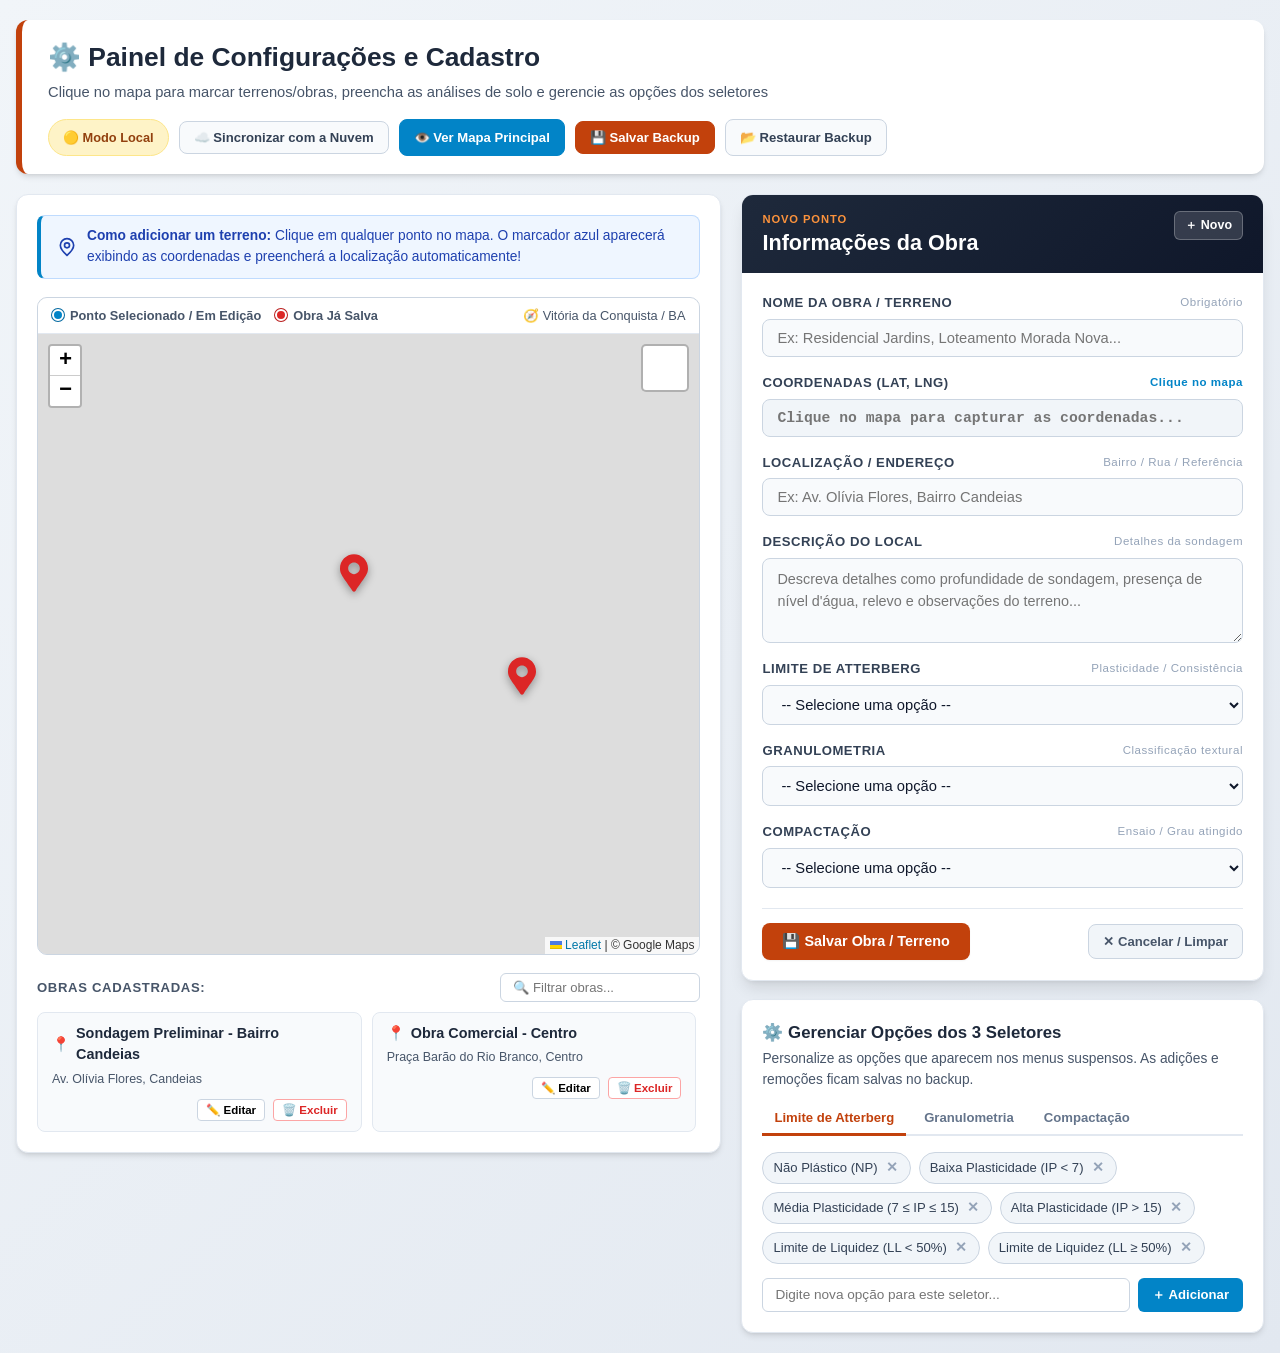
==== commit 3fe95a72: "feat: integracao de persistencia na nuvem Vercel KV para obras e solos" ====
--- a/editor.html
+++ b/editor.html
@@ -22,6 +22,10 @@
       </div>
 
       <div class="cabecalho-acoes">
+        <span id="status-nuvem" class="badge-status-nuvem status-verificando">☁️ Conectando...</span>
+        <button id="btn-sincronizar-nuvem" class="btn-acao-topo btn-nuvem-topo" title="Enviar todos os dados locais para a nuvem da Vercel">
+          ☁️ Sincronizar com a Nuvem
+        </button>
         <a href="index.html" class="btn-acao-topo btn-destaque-view" title="Voltar para o mapa principal de visualização">
           👁️ Ver Mapa Principal
         </a>
--- a/style.css
+++ b/style.css
@@ -98,12 +98,53 @@
   align-items: center;
   gap: 6px;
   padding: 8px 14px;
+  background: #f1f5f9;
+  color: #334155;
+  border: 1px solid #cbd5e1;
+  border-radius: 9999px;
+  font-size: 0.8rem;
+  font-weight: 700;
+}
+
+.badge-status-nuvem {
+  display: inline-flex;
+  align-items: center;
+  gap: 6px;
+  padding: 8px 14px;
+  border-radius: 9999px;
+  font-size: 0.8rem;
+  font-weight: 700;
+  transition: var(--transicao);
+}
+
+.badge-status-nuvem.status-online {
+  background: #dcfce7;
+  color: #15803d;
+  border: 1px solid #86efac;
+}
+
+.badge-status-nuvem.status-local {
   background: #fef3c7;
   color: #92400e;
   border: 1px solid #fde68a;
-  border-radius: 9999px;
-  font-size: 0.8rem;
-  font-weight: 700;
+}
+
+.badge-status-nuvem.status-verificando {
+  background: #f1f5f9;
+  color: #64748b;
+  border: 1px solid #cbd5e1;
+}
+
+.btn-nuvem-topo {
+  background: #0284c7;
+  color: white;
+  border-color: #0284c7;
+  font-weight: 700;
+}
+
+.btn-nuvem-topo:hover {
+  background: #0369a1;
+  color: white;
 }
 
 .btn-acao-topo {
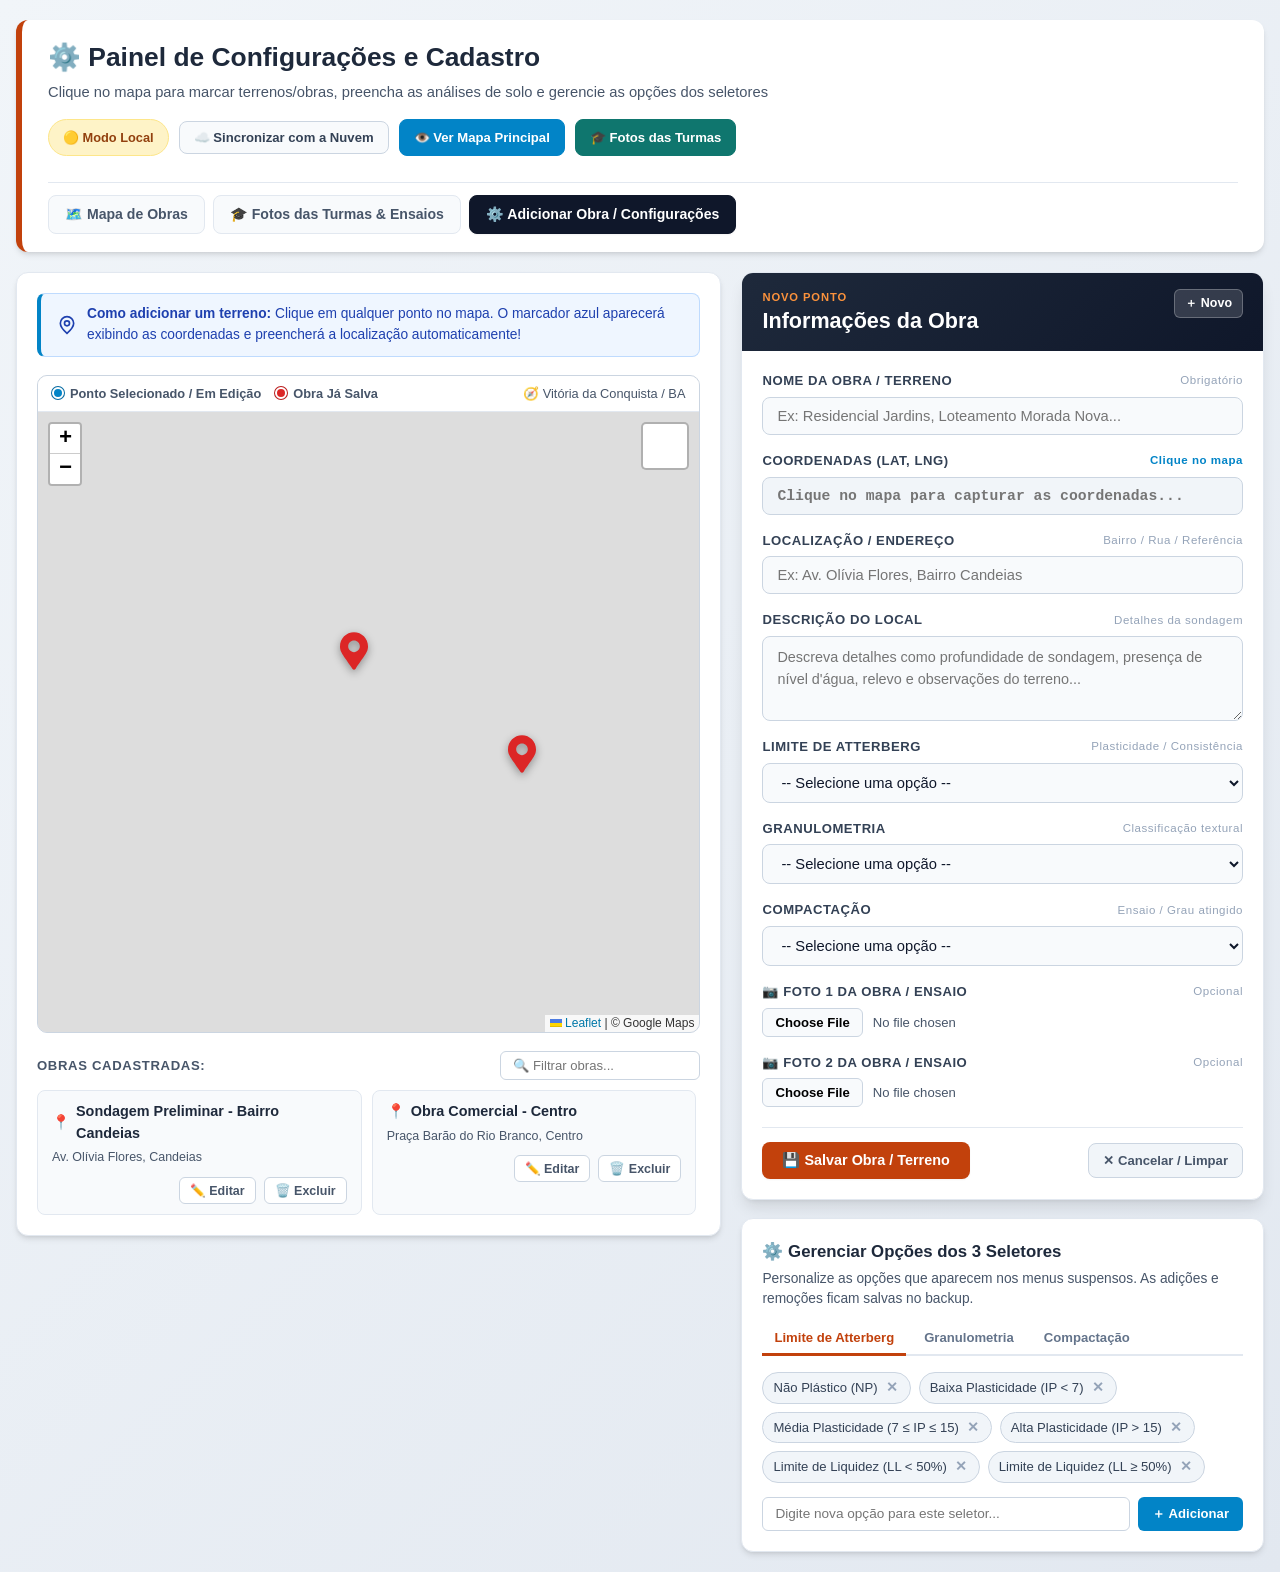
==== commit bbadfc11: "feat: fotos em obras, remocao de backup, aba e galeria de turmas por semestre" ====
--- a/editor.html
+++ b/editor.html
@@ -23,20 +23,23 @@
 
       <div class="cabecalho-acoes">
         <span id="status-nuvem" class="badge-status-nuvem status-verificando">☁️ Conectando...</span>
-        <button id="btn-sincronizar-nuvem" class="btn-acao-topo btn-nuvem-topo" title="Enviar todos os dados locais para a nuvem da Vercel">
+        <button id="btn-sincronizar-nuvem" class="btn-acao-topo btn-nuvem-topo" title="Enviar todos os dados para a nuvem">
           ☁️ Sincronizar com a Nuvem
         </button>
         <a href="index.html" class="btn-acao-topo btn-destaque-view" title="Voltar para o mapa principal de visualização">
           👁️ Ver Mapa Principal
         </a>
-        <button id="btn-exportar-backup" class="btn-acao-topo btn-config-topo" title="Salvar arquivo de backup com todas as obras e seletores">
-          💾 Salvar Backup
-        </button>
-        <label for="input-importar-backup" class="btn-acao-topo" title="Restaurar dados de um arquivo de backup">
-          📂 Restaurar Backup
-        </label>
-        <input type="file" id="input-importar-backup" class="input-file-oculto" accept=".js,.json">
+        <a href="turmas.html" class="btn-acao-topo btn-turmas-topo" title="Ir para as fotos e registros das turmas">
+          🎓 Fotos das Turmas
+        </a>
       </div>
+
+      <!-- ABAS SUPERIORES -->
+      <nav class="nav-abas-topo">
+        <a href="index.html" class="btn-aba-nav">🗺️ Mapa de Obras</a>
+        <a href="turmas.html" class="btn-aba-nav">🎓 Fotos das Turmas & Ensaios</a>
+        <a href="editor.html" class="btn-aba-nav ativo">⚙️ Adicionar Obra / Configurações</a>
+      </nav>
     </header>
 
     <!-- CONTEÚDO PRINCIPAL (GRID 2 COLUNAS) -->
@@ -196,6 +199,35 @@
               </select>
             </div>
 
+            <!-- FOTOS DA OBRA / ENSAIO (DOIS CAMPOS) -->
+            <div class="campo-grupo">
+              <label class="campo-label">
+                <span>📷 Foto 1 da Obra / Ensaio</span>
+                <span class="dica-label">Opcional</span>
+              </label>
+              <div class="upload-foto-container">
+                <input type="file" id="campo-foto1" accept="image/*" class="input-file-custom">
+                <div id="preview-foto1-box" class="preview-foto-box" style="display: none;">
+                  <img id="preview-foto1-img" src="" alt="Prévia Foto 1">
+                  <button type="button" id="btn-remover-foto1" class="btn-remover-foto" title="Remover Foto 1">✕</button>
+                </div>
+              </div>
+            </div>
+
+            <div class="campo-grupo">
+              <label class="campo-label">
+                <span>📷 Foto 2 da Obra / Ensaio</span>
+                <span class="dica-label">Opcional</span>
+              </label>
+              <div class="upload-foto-container">
+                <input type="file" id="campo-foto2" accept="image/*" class="input-file-custom">
+                <div id="preview-foto2-box" class="preview-foto-box" style="display: none;">
+                  <img id="preview-foto2-img" src="" alt="Prévia Foto 2">
+                  <button type="button" id="btn-remover-foto2" class="btn-remover-foto" title="Remover Foto 2">✕</button>
+                </div>
+              </div>
+            </div>
+
             <!-- BOTÕES DE AÇÃO -->
             <div class="form-acoes">
               <button type="submit" id="btn-salvar-obra" class="btn-salvar">
--- a/style.css
+++ b/style.css
@@ -1012,6 +1012,375 @@
   background: #0369a1;
 }
 
+/* --- NAVEGAÇÃO SUPERIOR POR ABAS --- */
+.nav-abas-topo {
+  display: flex;
+  align-items: center;
+  gap: 8px;
+  margin-top: 10px;
+  width: 100%;
+  border-top: 1px solid var(--cor-borda-suave);
+  padding-top: 12px;
+}
+
+.btn-aba-nav {
+  display: inline-flex;
+  align-items: center;
+  gap: 8px;
+  padding: 8px 16px;
+  border-radius: 8px;
+  font-size: 0.88rem;
+  font-weight: 700;
+  text-decoration: none;
+  color: var(--cor-texto-secundario);
+  background: #f8fafc;
+  border: 1px solid var(--cor-borda-suave);
+  transition: var(--transicao);
+}
+
+.btn-aba-nav:hover {
+  background: #f1f5f9;
+  color: #0f172a;
+}
+
+.btn-aba-nav.ativo {
+  background: #0f172a;
+  color: white;
+  border-color: #0f172a;
+  box-shadow: var(--sombra-sm);
+}
+
+.btn-turmas-topo {
+  background: #0f766e;
+  color: white;
+  border-color: #0f766e;
+  font-weight: 700;
+}
+
+.btn-turmas-topo:hover {
+  background: #115e59;
+  color: white;
+}
+
+/* --- UPLOAD DE FOTOS NO EDITOR --- */
+.upload-foto-container {
+  display: flex;
+  flex-direction: column;
+  gap: 8px;
+}
+
+.input-file-custom {
+  font-size: 0.82rem;
+  color: #475569;
+}
+
+.input-file-custom::file-selector-button {
+  padding: 6px 12px;
+  border-radius: 6px;
+  border: 1px solid #cbd5e1;
+  background: #f8fafc;
+  font-weight: 600;
+  cursor: pointer;
+  margin-right: 10px;
+  transition: var(--transicao);
+}
+
+.input-file-custom::file-selector-button:hover {
+  background: #e2e8f0;
+}
+
+.preview-foto-box {
+  position: relative;
+  width: 100%;
+  max-width: 280px;
+  height: 160px;
+  border-radius: 8px;
+  overflow: hidden;
+  border: 2px solid #cbd5e1;
+  background: #000;
+}
+
+.preview-foto-box img {
+  width: 100%;
+  height: 100%;
+  object-fit: cover;
+  display: block;
+}
+
+.btn-remover-foto {
+  position: absolute;
+  top: 6px;
+  right: 6px;
+  background: rgba(220, 38, 38, 0.9);
+  color: white;
+  border: none;
+  width: 26px;
+  height: 26px;
+  border-radius: 50%;
+  font-weight: bold;
+  cursor: pointer;
+  display: flex;
+  align-items: center;
+  justify-content: center;
+  box-shadow: var(--sombra-sm);
+  transition: var(--transicao);
+}
+
+.btn-remover-foto:hover {
+  background: #dc2626;
+  transform: scale(1.1);
+}
+
+/* --- SEÇÃO DE FOTOS DA OBRA (ABAIXO DE GRANULOMETRIA E COMPACTAÇÃO) --- */
+.view-fotos-obras {
+  margin-top: 16px;
+  padding-top: 14px;
+  border-top: 1px dashed #cbd5e1;
+}
+
+.grid-fotos-visualizacao {
+  display: grid;
+  grid-template-columns: repeat(auto-fit, minmax(130px, 1fr));
+  gap: 12px;
+  margin-top: 10px;
+}
+
+.card-foto-view {
+  position: relative;
+  border-radius: 10px;
+  overflow: hidden;
+  border: 2px solid #e2e8f0;
+  box-shadow: var(--sombra-sm);
+  aspect-ratio: 4 / 3;
+  background: #f1f5f9;
+  cursor: pointer;
+  transition: var(--transicao);
+}
+
+.card-foto-view:hover {
+  transform: translateY(-2px);
+  box-shadow: var(--sombra-md);
+  border-color: var(--solo-azul);
+}
+
+.card-foto-view img {
+  width: 100%;
+  height: 100%;
+  object-fit: cover;
+  display: block;
+}
+
+.badge-foto-tag {
+  position: absolute;
+  bottom: 6px;
+  left: 6px;
+  background: rgba(15, 23, 42, 0.75);
+  color: white;
+  font-size: 0.7rem;
+  font-weight: 700;
+  padding: 3px 8px;
+  border-radius: 4px;
+  backdrop-filter: blur(2px);
+}
+
+/* --- MODAL LIGHTBOX PARA AMPLIAR FOTOS --- */
+.modal-lightbox {
+  display: none;
+  position: fixed;
+  z-index: 99999;
+  top: 0;
+  left: 0;
+  width: 100vw;
+  height: 100vh;
+  background: rgba(15, 23, 42, 0.92);
+  align-items: center;
+  justify-content: center;
+  padding: 20px;
+  backdrop-filter: blur(4px);
+}
+
+.modal-lightbox.visivel {
+  display: flex;
+}
+
+.lightbox-conteiner {
+  position: relative;
+  max-width: 90vw;
+  max-height: 90vh;
+  display: flex;
+  flex-direction: column;
+  align-items: center;
+}
+
+.lightbox-conteiner img {
+  max-width: 100%;
+  max-height: 85vh;
+  border-radius: 8px;
+  box-shadow: var(--sombra-xl);
+  object-fit: contain;
+}
+
+.btn-fechar-lightbox {
+  position: absolute;
+  top: -40px;
+  right: 0;
+  background: rgba(255, 255, 255, 0.2);
+  border: none;
+  color: white;
+  font-size: 1.6rem;
+  width: 36px;
+  height: 36px;
+  border-radius: 50%;
+  cursor: pointer;
+  display: flex;
+  align-items: center;
+  justify-content: center;
+  transition: var(--transicao);
+}
+
+.btn-fechar-lightbox:hover {
+  background: rgba(239, 68, 68, 0.9);
+}
+
+/* --- PÁGINA DE TURMAS & ENSAIOS (turmas.html) --- */
+.turmas-topo-bar {
+  display: flex;
+  justify-content: space-between;
+  align-items: center;
+  flex-wrap: wrap;
+  gap: 12px;
+  margin-bottom: 20px;
+}
+
+.grid-turmas-cards {
+  display: grid;
+  grid-template-columns: repeat(auto-fill, minmax(360px, 1fr));
+  gap: 20px;
+  margin-top: 16px;
+}
+
+.card-turma {
+  background: white;
+  border-radius: var(--raio-borda);
+  padding: 20px;
+  border: 1px solid var(--cor-borda-suave);
+  box-shadow: var(--sombra-md);
+  display: flex;
+  flex-direction: column;
+  gap: 14px;
+  transition: var(--transicao);
+}
+
+.card-turma:hover {
+  box-shadow: var(--sombra-lg);
+  border-color: #cbd5e1;
+}
+
+.turma-cabecalho {
+  display: flex;
+  justify-content: space-between;
+  align-items: flex-start;
+  gap: 10px;
+}
+
+.badge-semestre {
+  display: inline-block;
+  padding: 4px 12px;
+  border-radius: 9999px;
+  background: #f0fdf4;
+  color: #15803d;
+  border: 1px solid #bbf7d0;
+  font-size: 0.82rem;
+  font-weight: 800;
+  letter-spacing: 0.5px;
+}
+
+.turma-nome {
+  font-size: 1.15rem;
+  font-weight: 700;
+  color: #1e293b;
+  margin-top: 4px;
+}
+
+.turma-descricao-box {
+  background: #f8fafc;
+  padding: 12px 14px;
+  border-radius: 8px;
+  border-left: 4px solid var(--solo-azul);
+  font-size: 0.9rem;
+  color: #334155;
+  line-height: 1.55;
+}
+
+.turma-descricao-titulo {
+  font-size: 0.78rem;
+  font-weight: 700;
+  text-transform: uppercase;
+  color: #64748b;
+  letter-spacing: 0.5px;
+  margin-bottom: 4px;
+}
+
+.turma-galeria {
+  display: grid;
+  grid-template-columns: repeat(auto-fill, minmax(100px, 1fr));
+  gap: 8px;
+}
+
+.turma-foto-thumb {
+  aspect-ratio: 1;
+  border-radius: 6px;
+  overflow: hidden;
+  cursor: pointer;
+  border: 1px solid #e2e8f0;
+  background: #e2e8f0;
+  transition: var(--transicao);
+}
+
+.turma-foto-thumb:hover {
+  transform: scale(1.04);
+  box-shadow: var(--sombra-md);
+}
+
+.turma-foto-thumb img {
+  width: 100%;
+  height: 100%;
+  object-fit: cover;
+  display: block;
+}
+
+.turma-acoes-rodape {
+  display: flex;
+  justify-content: flex-end;
+  gap: 8px;
+  margin-top: auto;
+  padding-top: 10px;
+  border-top: 1px solid #f1f5f9;
+}
+
+.btn-mini-acao {
+  padding: 5px 10px;
+  border-radius: 6px;
+  border: 1px solid #cbd5e1;
+  background: white;
+  font-size: 0.78rem;
+  font-weight: 600;
+  cursor: pointer;
+  color: #475569;
+  transition: var(--transicao);
+}
+
+.btn-mini-acao:hover {
+  background: #f1f5f9;
+  color: #0f172a;
+}
+
+.btn-mini-excluir:hover {
+  background: #fee2e2;
+  color: #dc2626;
+  border-color: #fca5a5;
+}
+
 /* --- RESPONSIVIDADE --- */
 @media (max-width: 640px) {
   body {
@@ -1032,4 +1401,7 @@
   .container-cards-obras {
     grid-template-columns: 1fr;
   }
-}
+  .grid-turmas-cards {
+    grid-template-columns: 1fr;
+  }
+}
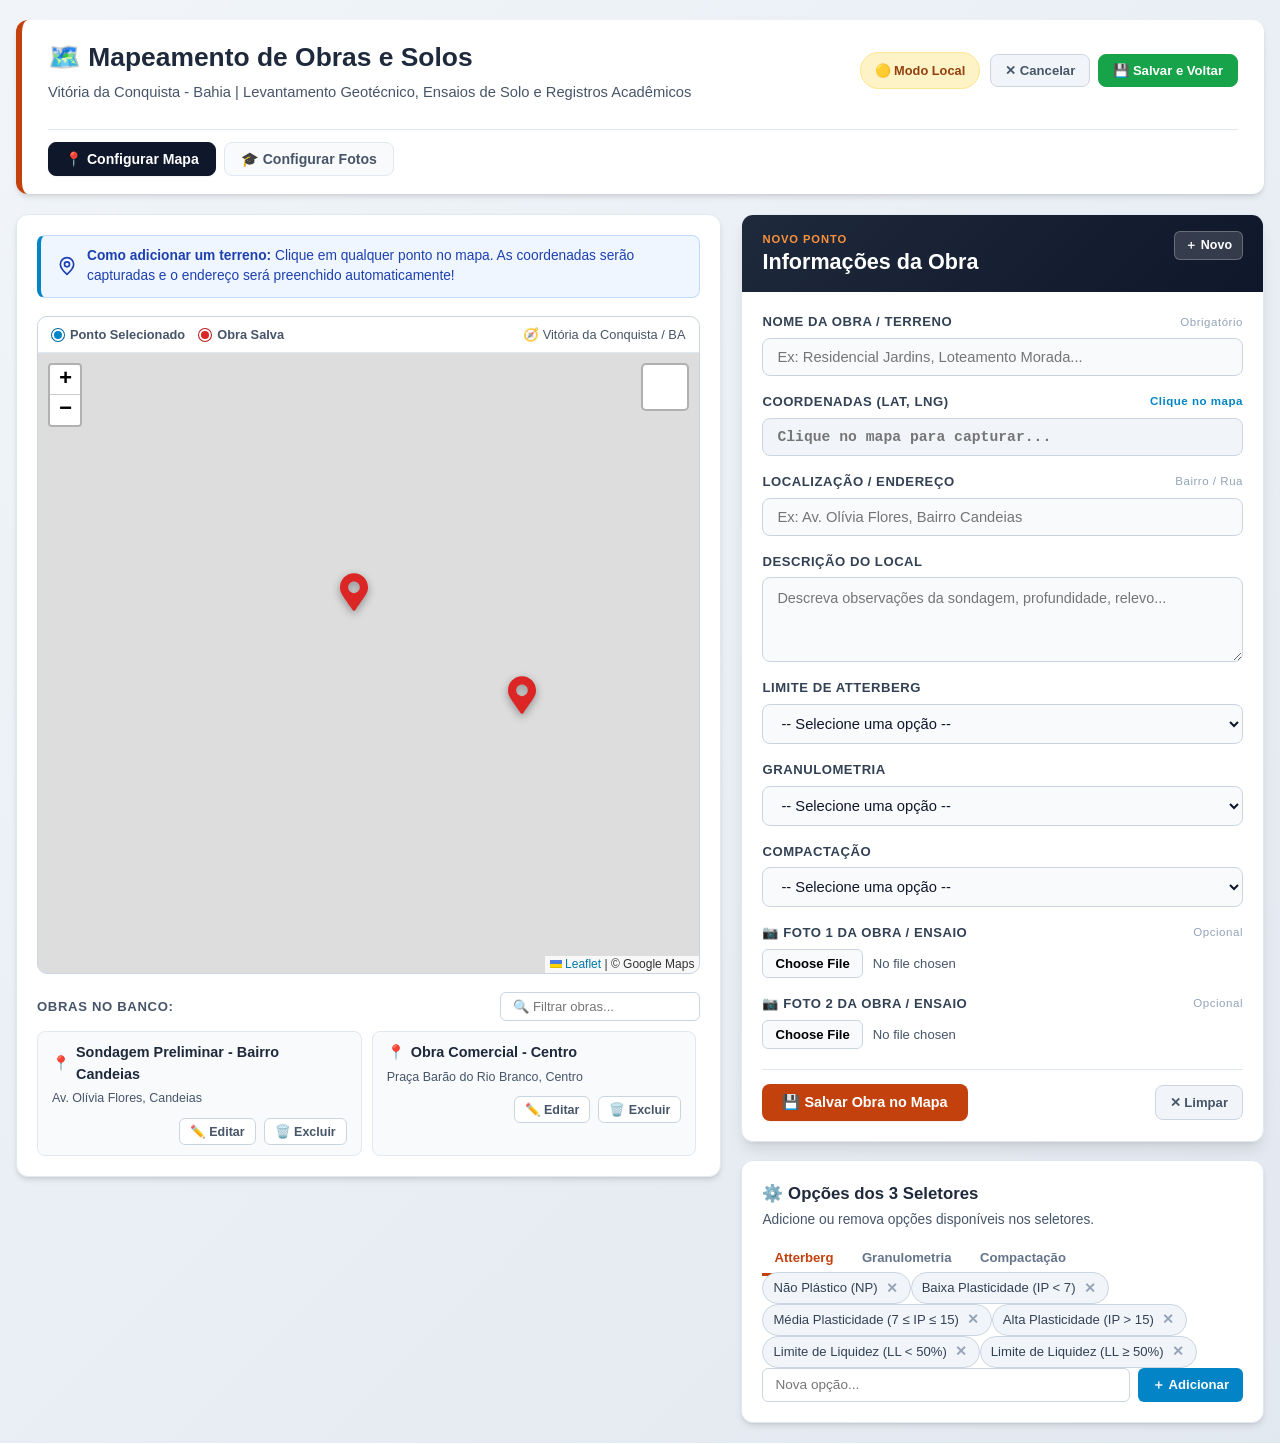
==== commit e6daa160: "feat: reformulacao visual completa com modos visualizacao e configuracao, topo limpo e navegacao de " ====
--- a/editor.html
+++ b/editor.html
@@ -2,297 +2,11 @@
 <html lang="pt-BR">
 <head>
   <meta charset="UTF-8">
-  <meta name="viewport" content="width=device-width, initial-scale=1.0">
-  <title>Painel de Configurações - Mapeamento de Obras e Solos</title>
-  <!-- LEAFLET CSS -->
-  <link rel="stylesheet" href="lib/leaflet.css">
-  <link rel="stylesheet" href="style.css">
+  <title>Redirecionando...</title>
+  <meta http-equiv="refresh" content="0; url=index.html#config">
+  <script>window.location.replace('index.html#config');</script>
 </head>
-<body>
-
-  <div class="container" id="inicio">
-
-    <!-- CABEÇALHO -->
-    <header class="cabecalho">
-      <div class="cabecalho-info">
-        <h1>
-          ⚙️ Painel de Configurações e Cadastro
-        </h1>
-        <p>Clique no mapa para marcar terrenos/obras, preencha as análises de solo e gerencie as opções dos seletores</p>
-      </div>
-
-      <div class="cabecalho-acoes">
-        <span id="status-nuvem" class="badge-status-nuvem status-verificando">☁️ Conectando...</span>
-        <button id="btn-sincronizar-nuvem" class="btn-acao-topo btn-nuvem-topo" title="Enviar todos os dados para a nuvem">
-          ☁️ Sincronizar com a Nuvem
-        </button>
-        <a href="index.html" class="btn-acao-topo btn-destaque-view" title="Voltar para o mapa principal de visualização">
-          👁️ Ver Mapa Principal
-        </a>
-        <a href="turmas.html" class="btn-acao-topo btn-turmas-topo" title="Ir para as fotos e registros das turmas">
-          🎓 Fotos das Turmas
-        </a>
-      </div>
-
-      <!-- ABAS SUPERIORES -->
-      <nav class="nav-abas-topo">
-        <a href="index.html" class="btn-aba-nav">🗺️ Mapa de Obras</a>
-        <a href="turmas.html" class="btn-aba-nav">🎓 Fotos das Turmas & Ensaios</a>
-        <a href="editor.html" class="btn-aba-nav ativo">⚙️ Adicionar Obra / Configurações</a>
-      </nav>
-    </header>
-
-    <!-- CONTEÚDO PRINCIPAL (GRID 2 COLUNAS) -->
-    <main class="grid-principal">
-
-      <!-- COLUNA DA ESQUERDA: MAPA INTERATIVO PARA MARCAR PONTOS -->
-      <section class="card-secao">
-        <!-- BANNER DE INSTRUÇÃO -->
-        <div class="banner-dica">
-          <svg viewBox="0 0 24 24" fill="none" stroke="currentColor" stroke-width="2">
-            <path d="M12 2a8 8 0 0 0-8 8c0 5.25 8 12 8 12s8-6.75 8-12a8 8 0 0 0-8-8z"></path>
-            <circle cx="12" cy="10" r="3"></circle>
-          </svg>
-          <div>
-            <strong>Como adicionar um terreno:</strong> Clique em qualquer ponto no mapa. O marcador azul aparecerá exibindo as coordenadas e preencherá a localização automaticamente!
-          </div>
-        </div>
-
-        <div class="mapa-conteiner">
-          <div class="mapa-legenda-topo">
-            <div class="mapa-legenda-itens">
-              <span class="legenda-item"><span class="legenda-ponto-novo"></span> Ponto Selecionado / Em Edição</span>
-              <span class="legenda-item"><span class="legenda-ponto-salvo"></span> Obra Já Salva</span>
-            </div>
-            <span>🧭 Vitória da Conquista / BA</span>
-          </div>
-
-          <div id="mapa-editor" class="mapa-real-leaflet"></div>
-        </div>
-
-        <!-- LISTA DE OBRAS CADASTRADAS COM OPÇÃO DE EDITAR / EXCLUIR -->
-        <div class="secao-lista-obras">
-          <div class="lista-obras-topo">
-            <span class="lista-obras-titulo">Obras Cadastradas:</span>
-            <input type="text" id="input-filtro-editor" class="input-busca-obras" placeholder="🔍 Filtrar obras...">
-          </div>
-          <div id="container-lista-obras-editor" class="container-cards-obras">
-            <!-- Gerado via JS -->
-          </div>
-        </div>
-      </section>
-
-      <!-- COLUNA DA DIREITA: FORMULÁRIO DA OBRA + GERENCIADOR DE SELETORES -->
-      <aside class="painel-detalhes">
-
-        <!-- CARD 1: FORMULÁRIO DE ADICIONAR / EDITAR OBRA -->
-        <div class="card-detalhes">
-
-          <header class="detalhe-cabecalho">
-            <div class="obra-titulo-grupo">
-              <span id="form-modo-badge" class="obra-badge-tipo">Novo Ponto</span>
-              <h2 id="form-titulo" class="obra-nome">Informações da Obra</h2>
-            </div>
-            <button type="button" id="btn-novo-ponto" class="btn-fechar" title="Iniciar novo ponto">＋ Novo</button>
-          </header>
-
-          <div id="alerta-sucesso" class="alerta-sucesso"></div>
-
-          <form id="form-obra" class="form-conteudo">
-
-            <!-- 1. NOME DA OBRA -->
-            <div class="campo-grupo">
-              <label for="campo-nome" class="campo-label">
-                <span>Nome da Obra / Terreno</span>
-                <span class="dica-label">Obrigatório</span>
-              </label>
-              <input 
-                type="text" 
-                id="campo-nome" 
-                class="input-texto" 
-                placeholder="Ex: Residencial Jardins, Loteamento Morada Nova..." 
-                required
-                autocomplete="off"
-              >
-            </div>
-
-            <!-- 2. COORDENADAS (CAPTURA NO MAPA) -->
-            <div class="campo-grupo">
-              <label for="campo-coordenadas" class="campo-label">
-                <span>Coordenadas (Lat, Lng)</span>
-                <span id="status-coordenadas" class="dica-label" style="color: var(--solo-azul); font-weight: 600;">Clique no mapa</span>
-              </label>
-              <input 
-                type="text" 
-                id="campo-coordenadas" 
-                class="input-texto" 
-                placeholder="Clique no mapa para capturar as coordenadas..." 
-                readonly
-                style="background: #f1f5f9; font-family: monospace; font-weight: 700;"
-              >
-              <!-- Campos ocultos para guardar lat e lng numericamente -->
-              <input type="hidden" id="campo-lat">
-              <input type="hidden" id="campo-lng">
-              <input type="hidden" id="campo-id-edicao">
-            </div>
-
-            <!-- 3. LOCALIZAÇÃO -->
-            <div class="campo-grupo">
-              <label for="campo-localizacao" class="campo-label">
-                <span>Localização / Endereço</span>
-                <span class="dica-label">Bairro / Rua / Referência</span>
-              </label>
-              <input 
-                type="text" 
-                id="campo-localizacao" 
-                class="input-texto" 
-                placeholder="Ex: Av. Olívia Flores, Bairro Candeias" 
-                autocomplete="off"
-              >
-            </div>
-
-            <!-- 4. DESCRIÇÃO DO LOCAL -->
-            <div class="campo-grupo">
-              <label for="campo-descricao" class="campo-label">
-                <span>Descrição do Local</span>
-                <span class="dica-label">Detalhes da sondagem</span>
-              </label>
-              <textarea 
-                id="campo-descricao" 
-                class="textarea-customizado" 
-                placeholder="Descreva detalhes como profundidade de sondagem, presença de nível d'água, relevo e observações do terreno..."
-              ></textarea>
-            </div>
-
-            <!-- 5. OS 3 SELETORES GEOTÉCNICOS -->
-            
-            <!-- SELETOR 1: LIMITE DE ATTERBERG -->
-            <div class="campo-grupo">
-              <label for="seletor-atterberg" class="campo-label">
-                <span>Limite de Atterberg</span>
-                <span class="dica-label">Plasticidade / Consistência</span>
-              </label>
-              <select id="seletor-atterberg" class="select-customizado">
-                <option value="">-- Selecione uma opção --</option>
-              </select>
-            </div>
-
-            <!-- SELETOR 2: GRANULOMETRIA -->
-            <div class="campo-grupo">
-              <label for="seletor-granulometria" class="campo-label">
-                <span>Granulometria</span>
-                <span class="dica-label">Classificação textural</span>
-              </label>
-              <select id="seletor-granulometria" class="select-customizado">
-                <option value="">-- Selecione uma opção --</option>
-              </select>
-            </div>
-
-            <!-- SELETOR 3: COMPACTAÇÃO -->
-            <div class="campo-grupo">
-              <label for="seletor-compactacao" class="campo-label">
-                <span>Compactação</span>
-                <span class="dica-label">Ensaio / Grau atingido</span>
-              </label>
-              <select id="seletor-compactacao" class="select-customizado">
-                <option value="">-- Selecione uma opção --</option>
-              </select>
-            </div>
-
-            <!-- FOTOS DA OBRA / ENSAIO (DOIS CAMPOS) -->
-            <div class="campo-grupo">
-              <label class="campo-label">
-                <span>📷 Foto 1 da Obra / Ensaio</span>
-                <span class="dica-label">Opcional</span>
-              </label>
-              <div class="upload-foto-container">
-                <input type="file" id="campo-foto1" accept="image/*" class="input-file-custom">
-                <div id="preview-foto1-box" class="preview-foto-box" style="display: none;">
-                  <img id="preview-foto1-img" src="" alt="Prévia Foto 1">
-                  <button type="button" id="btn-remover-foto1" class="btn-remover-foto" title="Remover Foto 1">✕</button>
-                </div>
-              </div>
-            </div>
-
-            <div class="campo-grupo">
-              <label class="campo-label">
-                <span>📷 Foto 2 da Obra / Ensaio</span>
-                <span class="dica-label">Opcional</span>
-              </label>
-              <div class="upload-foto-container">
-                <input type="file" id="campo-foto2" accept="image/*" class="input-file-custom">
-                <div id="preview-foto2-box" class="preview-foto-box" style="display: none;">
-                  <img id="preview-foto2-img" src="" alt="Prévia Foto 2">
-                  <button type="button" id="btn-remover-foto2" class="btn-remover-foto" title="Remover Foto 2">✕</button>
-                </div>
-              </div>
-            </div>
-
-            <!-- BOTÕES DE AÇÃO -->
-            <div class="form-acoes">
-              <button type="submit" id="btn-salvar-obra" class="btn-salvar">
-                💾 Salvar Obra / Terreno
-              </button>
-              <button type="button" id="btn-limpar-formulario" class="btn-cancelar">
-                ✕ Cancelar / Limpar
-              </button>
-            </div>
-
-          </form>
-
-        </div>
-
-        <!-- CARD 2: GERENCIADOR DAS OPÇÕES DOS 3 SELETORES -->
-        <div class="card-config-seletores">
-          <h3 class="secao-titulo" style="font-size: 1.05rem;">
-            ⚙️ Gerenciar Opções dos 3 Seletores
-          </h3>
-          <p class="secao-descricao" style="margin-bottom: 12px;">
-            Personalize as opções que aparecem nos menus suspensos. As adições e remoções ficam salvas no backup.
-          </p>
-
-          <!-- ABAS PARA ESCOLHER QUAL SELETOR GERENCIAR -->
-          <div class="config-abas-botoes">
-            <button type="button" class="btn-aba-seletor ativo" data-seletor="atterberg">
-              Limite de Atterberg
-            </button>
-            <button type="button" class="btn-aba-seletor" data-seletor="granulometria">
-              Granulometria
-            </button>
-            <button type="button" class="btn-aba-seletor" data-seletor="compactacao">
-              Compactação
-            </button>
-          </div>
-
-          <!-- LISTA DE CHIPS DA ABA ATIVA -->
-          <div id="container-chips-opcoes" class="lista-opcoes-chips">
-            <!-- Chips gerados dinamicamente via JS com botão 'x' -->
-          </div>
-
-          <!-- FORMULÁRIO PARA ADICIONAR NOVA OPÇÃO -->
-          <div class="form-adicionar-opcao">
-            <input 
-              type="text" 
-              id="input-nova-opcao" 
-              class="input-nova-opcao" 
-              placeholder="Digite nova opção para este seletor..."
-              autocomplete="off"
-            >
-            <button type="button" id="btn-adicionar-opcao" class="btn-add-opcao">
-              ＋ Adicionar
-            </button>
-          </div>
-        </div>
-
-      </aside>
-
-    </main>
-
-  </div>
-
-  <!-- SCRIPTS LEAFLET, DADOS E APLICAÇÃO -->
-  <script src="lib/leaflet.js"></script>
-  <script src="dados_solos.js"></script>
-  <script src="app.js"></script>
+<body style="font-family: sans-serif; text-align: center; padding: 40px; color: #475569;">
+  Redirecionando para as Configurações...
 </body>
 </html>
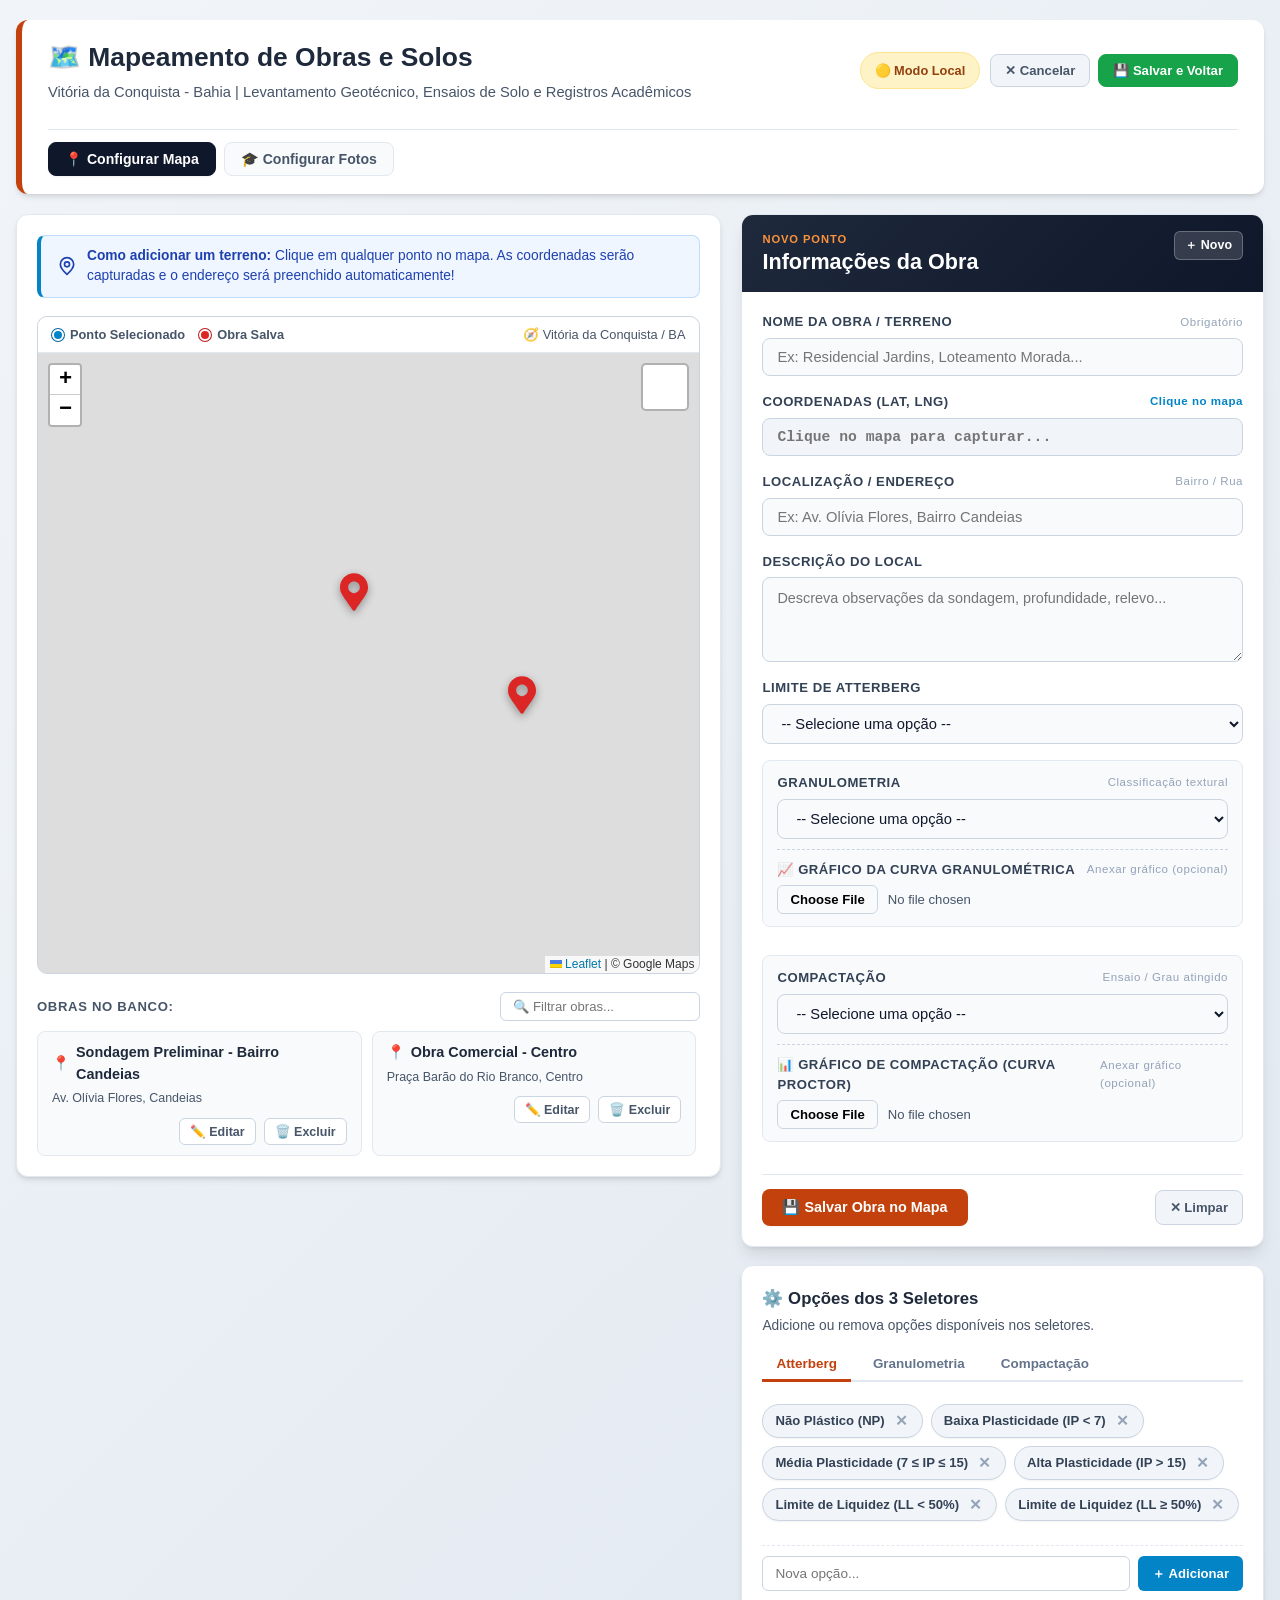
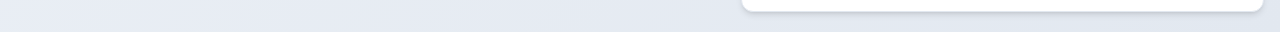
==== commit 75ccac85: "feat: adiciona favicon com logo areia.png na aba do navegador" ====
--- a/editor.html
+++ b/editor.html
@@ -3,6 +3,7 @@
 <head>
   <meta charset="UTF-8">
   <title>Redirecionando...</title>
+  <link rel="icon" type="image/png" href="imagens/areia.png">
   <meta http-equiv="refresh" content="0; url=index.html#config">
   <script>window.location.replace('index.html#config');</script>
 </head>
